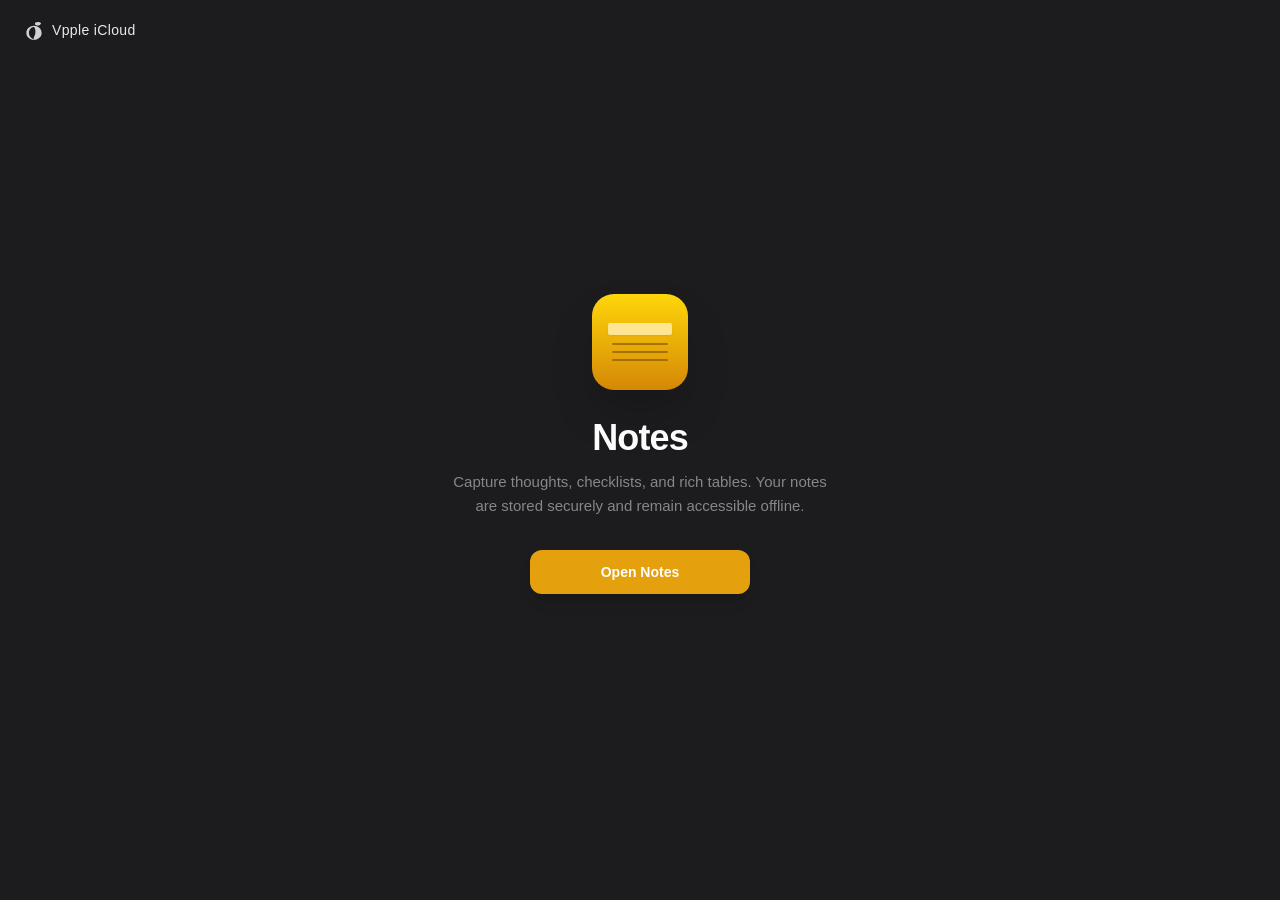
==== index.html @ be066f91 "feat: reverse engineer 1:1 Apple Notes with SF Symbols, macOS dark materials, and offline persistenc" ====
<!DOCTYPE html>
<html lang="en">
  <head>
    <meta charset="UTF-8" />
    <meta name="viewport" content="width=device-width, initial-scale=1.0, maximum-scale=1.0, user-scalable=no" />
    <meta name="theme-color" content="#1e1e1e" />
    <meta name="apple-mobile-web-app-capable" content="yes" />
    <meta name="apple-mobile-web-app-status-bar-style" content="black-translucent" />
    <title>Notes — Vpple</title>
    <link rel="icon" type="image/svg+xml" href="data:image/svg+xml,%3Csvg xmlns='http://www.w3.org/2000/svg' viewBox='0 0 100 100'%3E%3Cpath d='M50 15 C70 15 85 30 85 55 C85 75 70 85 50 85 C30 85 15 75 15 55 C15 30 30 15 50 15 Z' fill='%23e5a00d'/%3E%3C/svg%3E" />
    <script src="https://accounts.google.com/gsi/client" async defer></script>
    <script type="module" crossorigin src="./assets/index-BnYzAABw.js"></script>
    <link rel="stylesheet" crossorigin href="./assets/index-CgaTxbXc.css">
  </head>
  <body class="bg-[#1e1e1e] text-[#f5f5f7] overflow-hidden select-none m-0 p-0">
    <div id="root"></div>
  </body>
</html>
---- assets/index-CgaTxbXc.css ----
*,:before,:after{--tw-border-spacing-x: 0;--tw-border-spacing-y: 0;--tw-translate-x: 0;--tw-translate-y: 0;--tw-rotate: 0;--tw-skew-x: 0;--tw-skew-y: 0;--tw-scale-x: 1;--tw-scale-y: 1;--tw-pan-x: ;--tw-pan-y: ;--tw-pinch-zoom: ;--tw-scroll-snap-strictness: proximity;--tw-gradient-from-position: ;--tw-gradient-via-position: ;--tw-gradient-to-position: ;--tw-ordinal: ;--tw-slashed-zero: ;--tw-numeric-figure: ;--tw-numeric-spacing: ;--tw-numeric-fraction: ;--tw-ring-inset: ;--tw-ring-offset-width: 0px;--tw-ring-offset-color: #fff;--tw-ring-color: rgb(59 130 246 / .5);--tw-ring-offset-shadow: 0 0 #0000;--tw-ring-shadow: 0 0 #0000;--tw-shadow: 0 0 #0000;--tw-shadow-colored: 0 0 #0000;--tw-blur: ;--tw-brightness: ;--tw-contrast: ;--tw-grayscale: ;--tw-hue-rotate: ;--tw-invert: ;--tw-saturate: ;--tw-sepia: ;--tw-drop-shadow: ;--tw-backdrop-blur: ;--tw-backdrop-brightness: ;--tw-backdrop-contrast: ;--tw-backdrop-grayscale: ;--tw-backdrop-hue-rotate: ;--tw-backdrop-invert: ;--tw-backdrop-opacity: ;--tw-backdrop-saturate: ;--tw-backdrop-sepia: ;--tw-contain-size: ;--tw-contain-layout: ;--tw-contain-paint: ;--tw-contain-style: }::backdrop{--tw-border-spacing-x: 0;--tw-border-spacing-y: 0;--tw-translate-x: 0;--tw-translate-y: 0;--tw-rotate: 0;--tw-skew-x: 0;--tw-skew-y: 0;--tw-scale-x: 1;--tw-scale-y: 1;--tw-pan-x: ;--tw-pan-y: ;--tw-pinch-zoom: ;--tw-scroll-snap-strictness: proximity;--tw-gradient-from-position: ;--tw-gradient-via-position: ;--tw-gradient-to-position: ;--tw-ordinal: ;--tw-slashed-zero: ;--tw-numeric-figure: ;--tw-numeric-spacing: ;--tw-numeric-fraction: ;--tw-ring-inset: ;--tw-ring-offset-width: 0px;--tw-ring-offset-color: #fff;--tw-ring-color: rgb(59 130 246 / .5);--tw-ring-offset-shadow: 0 0 #0000;--tw-ring-shadow: 0 0 #0000;--tw-shadow: 0 0 #0000;--tw-shadow-colored: 0 0 #0000;--tw-blur: ;--tw-brightness: ;--tw-contrast: ;--tw-grayscale: ;--tw-hue-rotate: ;--tw-invert: ;--tw-saturate: ;--tw-sepia: ;--tw-drop-shadow: ;--tw-backdrop-blur: ;--tw-backdrop-brightness: ;--tw-backdrop-contrast: ;--tw-backdrop-grayscale: ;--tw-backdrop-hue-rotate: ;--tw-backdrop-invert: ;--tw-backdrop-opacity: ;--tw-backdrop-saturate: ;--tw-backdrop-sepia: ;--tw-contain-size: ;--tw-contain-layout: ;--tw-contain-paint: ;--tw-contain-style: }*,:before,:after{box-sizing:border-box;border-width:0;border-style:solid;border-color:#e5e7eb}:before,:after{--tw-content: ""}html,:host{line-height:1.5;-webkit-text-size-adjust:100%;-moz-tab-size:4;-o-tab-size:4;tab-size:4;font-family:ui-sans-serif,system-ui,sans-serif,"Apple Color Emoji","Segoe UI Emoji",Segoe UI Symbol,"Noto Color Emoji";font-feature-settings:normal;font-variation-settings:normal;-webkit-tap-highlight-color:transparent}body{margin:0;line-height:inherit}hr{height:0;color:inherit;border-top-width:1px}abbr:where([title]){-webkit-text-decoration:underline dotted;text-decoration:underline dotted}h1,h2,h3,h4,h5,h6{font-size:inherit;font-weight:inherit}a{color:inherit;text-decoration:inherit}b,strong{font-weight:bolder}code,kbd,samp,pre{font-family:ui-monospace,SFMono-Regular,Menlo,Monaco,Consolas,Liberation Mono,Courier New,monospace;font-feature-settings:normal;font-variation-settings:normal;font-size:1em}small{font-size:80%}sub,sup{font-size:75%;line-height:0;position:relative;vertical-align:baseline}sub{bottom:-.25em}sup{top:-.5em}table{text-indent:0;border-color:inherit;border-collapse:collapse}button,input,optgroup,select,textarea{font-family:inherit;font-feature-settings:inherit;font-variation-settings:inherit;font-size:100%;font-weight:inherit;line-height:inherit;letter-spacing:inherit;color:inherit;margin:0;padding:0}button,select{text-transform:none}button,input:where([type=button]),input:where([type=reset]),input:where([type=submit]){-webkit-appearance:button;background-color:transparent;background-image:none}:-moz-focusring{outline:auto}:-moz-ui-invalid{box-shadow:none}progress{vertical-align:baseline}::-webkit-inner-spin-button,::-webkit-outer-spin-button{height:auto}[type=search]{-webkit-appearance:textfield;outline-offset:-2px}::-webkit-search-decoration{-webkit-appearance:none}::-webkit-file-upload-button{-webkit-appearance:button;font:inherit}summary{display:list-item}blockquote,dl,dd,h1,h2,h3,h4,h5,h6,hr,figure,p,pre{margin:0}fieldset{margin:0;padding:0}legend{padding:0}ol,ul,menu{list-style:none;margin:0;padding:0}dialog{padding:0}textarea{resize:vertical}input::-moz-placeholder,textarea::-moz-placeholder{opacity:1;color:#9ca3af}input::placeholder,textarea::placeholder{opacity:1;color:#9ca3af}button,[role=button]{cursor:pointer}:disabled{cursor:default}img,svg,video,canvas,audio,iframe,embed,object{display:block;vertical-align:middle}img,video{max-width:100%;height:auto}[hidden]:where(:not([hidden=until-found])){display:none}.static{position:static}.fixed{position:fixed}.absolute{position:absolute}.relative{position:relative}.inset-0{top:0;right:0;bottom:0;left:0}.inset-y-0{top:0;bottom:0}.bottom-4{bottom:1rem}.left-0{left:0}.left-1\/2{left:50%}.left-6{left:1.5rem}.right-0{right:0}.right-4{right:1rem}.top-2{top:.5rem}.top-5{top:1.25rem}.top-full{top:100%}.z-20{z-index:20}.z-40{z-index:40}.z-50{z-index:50}.m-0{margin:0}.mx-auto{margin-left:auto;margin-right:auto}.my-1{margin-top:.25rem;margin-bottom:.25rem}.mb-1{margin-bottom:.25rem}.mb-3{margin-bottom:.75rem}.mb-4{margin-bottom:1rem}.mb-6{margin-bottom:1.5rem}.ml-1{margin-left:.25rem}.ml-2{margin-left:.5rem}.mt-1{margin-top:.25rem}.mt-2{margin-top:.5rem}.mt-3{margin-top:.75rem}.mt-7{margin-top:1.75rem}.mt-8{margin-top:2rem}.inline-block{display:inline-block}.flex{display:flex}.inline-flex{display:inline-flex}.hidden{display:none}.h-0\.5{height:.125rem}.h-12{height:3rem}.h-24{height:6rem}.h-3{height:.75rem}.h-3\.5{height:.875rem}.h-4{height:1rem}.h-5{height:1.25rem}.h-7{height:1.75rem}.h-9{height:2.25rem}.h-\[44px\]{height:44px}.h-\[60vh\]{height:60vh}.h-full{height:100%}.h-screen{height:100vh}.min-h-\[380px\]{min-height:380px}.min-h-screen{min-height:100vh}.w-12{width:3rem}.w-14{width:3.5rem}.w-16{width:4rem}.w-24{width:6rem}.w-3{width:.75rem}.w-3\.5{width:.875rem}.w-4{width:1rem}.w-5{width:1.25rem}.w-52{width:13rem}.w-56{width:14rem}.w-7{width:1.75rem}.w-\[220px\]{width:220px}.w-\[240px\]{width:240px}.w-full{width:100%}.max-w-3xl{max-width:48rem}.max-w-sm{max-width:24rem}.flex-1{flex:1 1 0%}.flex-shrink-0,.shrink-0{flex-shrink:0}.-translate-x-1\/2{--tw-translate-x: -50%;transform:translate(var(--tw-translate-x),var(--tw-translate-y)) rotate(var(--tw-rotate)) skew(var(--tw-skew-x)) skewY(var(--tw-skew-y)) scaleX(var(--tw-scale-x)) scaleY(var(--tw-scale-y))}.-translate-x-full{--tw-translate-x: -100%;transform:translate(var(--tw-translate-x),var(--tw-translate-y)) rotate(var(--tw-rotate)) skew(var(--tw-skew-x)) skewY(var(--tw-skew-y)) scaleX(var(--tw-scale-x)) scaleY(var(--tw-scale-y))}.translate-x-0{--tw-translate-x: 0px;transform:translate(var(--tw-translate-x),var(--tw-translate-y)) rotate(var(--tw-rotate)) skew(var(--tw-skew-x)) skewY(var(--tw-skew-y)) scaleX(var(--tw-scale-x)) scaleY(var(--tw-scale-y))}.cursor-pointer{cursor:pointer}.select-none{-webkit-user-select:none;-moz-user-select:none;user-select:none}.select-text{-webkit-user-select:text;-moz-user-select:text;user-select:text}.resize-none{resize:none}.flex-col{flex-direction:column}.items-center{align-items:center}.justify-center{justify-content:center}.justify-between{justify-content:space-between}.gap-1{gap:.25rem}.gap-1\.5{gap:.375rem}.gap-2{gap:.5rem}.gap-3{gap:.75rem}.space-y-0\.5>:not([hidden])~:not([hidden]){--tw-space-y-reverse: 0;margin-top:calc(.125rem * calc(1 - var(--tw-space-y-reverse)));margin-bottom:calc(.125rem * var(--tw-space-y-reverse))}.space-y-2>:not([hidden])~:not([hidden]){--tw-space-y-reverse: 0;margin-top:calc(.5rem * calc(1 - var(--tw-space-y-reverse)));margin-bottom:calc(.5rem * var(--tw-space-y-reverse))}.overflow-hidden{overflow:hidden}.overflow-y-auto{overflow-y:auto}.truncate{overflow:hidden;text-overflow:ellipsis;white-space:nowrap}.rounded{border-radius:.25rem}.rounded-2xl{border-radius:1rem}.rounded-\[22px\]{border-radius:22px}.rounded-full{border-radius:9999px}.rounded-lg{border-radius:.5rem}.rounded-md{border-radius:.375rem}.rounded-sm{border-radius:.125rem}.rounded-xl{border-radius:.75rem}.border{border-width:1px}.border-b{border-bottom-width:1px}.border-l-4{border-left-width:4px}.border-r{border-right-width:1px}.border-t{border-top-width:1px}.border-\[\#1aab29\]\/40{border-color:#1aab2966}.border-\[\#3d3d3d\]{--tw-border-opacity: 1;border-color:rgb(61 61 61 / var(--tw-border-opacity, 1))}.border-\[\#dea123\]\/40{border-color:#dea12366}.border-\[\#e0443e\]\/40{border-color:#e0443e66}.border-\[\#e5a00d\]{--tw-border-opacity: 1;border-color:rgb(229 160 13 / var(--tw-border-opacity, 1))}.border-white\/10{border-color:#ffffff1a}.border-white\/5{border-color:#ffffff0d}.border-l-\[\#f5b800\]{--tw-border-opacity: 1;border-left-color:rgb(245 184 0 / var(--tw-border-opacity, 1))}.border-l-blue-500{--tw-border-opacity: 1;border-left-color:rgb(59 130 246 / var(--tw-border-opacity, 1))}.border-l-green-500{--tw-border-opacity: 1;border-left-color:rgb(34 197 94 / var(--tw-border-opacity, 1))}.border-l-red-500{--tw-border-opacity: 1;border-left-color:rgb(239 68 68 / var(--tw-border-opacity, 1))}.bg-\[\#1c1c1e\]{--tw-bg-opacity: 1;background-color:rgb(28 28 30 / var(--tw-bg-opacity, 1))}.bg-\[\#1e1e1e\]{--tw-bg-opacity: 1;background-color:rgb(30 30 30 / var(--tw-bg-opacity, 1))}.bg-\[\#262626\]\/80{background-color:#262626cc}.bg-\[\#27c93f\]{--tw-bg-opacity: 1;background-color:rgb(39 201 63 / var(--tw-bg-opacity, 1))}.bg-\[\#2a2a2a\]{--tw-bg-opacity: 1;background-color:rgb(42 42 42 / var(--tw-bg-opacity, 1))}.bg-\[\#2c2c2e\]{--tw-bg-opacity: 1;background-color:rgb(44 44 46 / var(--tw-bg-opacity, 1))}.bg-\[\#3a3a3c\]{--tw-bg-opacity: 1;background-color:rgb(58 58 60 / var(--tw-bg-opacity, 1))}.bg-\[\#7c4d00\]{--tw-bg-opacity: 1;background-color:rgb(124 77 0 / var(--tw-bg-opacity, 1))}.bg-\[\#e5a00d\]{--tw-bg-opacity: 1;background-color:rgb(229 160 13 / var(--tw-bg-opacity, 1))}.bg-\[\#f5b800\]{--tw-bg-opacity: 1;background-color:rgb(245 184 0 / var(--tw-bg-opacity, 1))}.bg-\[\#ff5f56\]{--tw-bg-opacity: 1;background-color:rgb(255 95 86 / var(--tw-bg-opacity, 1))}.bg-\[\#ffbd2e\]{--tw-bg-opacity: 1;background-color:rgb(255 189 46 / var(--tw-bg-opacity, 1))}.bg-\[\#ffeaa0\]{--tw-bg-opacity: 1;background-color:rgb(255 234 160 / var(--tw-bg-opacity, 1))}.bg-black\/50{background-color:#00000080}.bg-black\/60{background-color:#0009}.bg-transparent{background-color:transparent}.bg-white\/10{background-color:#ffffff1a}.bg-white\/5{background-color:#ffffff0d}.object-cover{-o-object-fit:cover;object-fit:cover}.p-0{padding:0}.p-0\.5{padding:.125rem}.p-1{padding:.25rem}.p-1\.5{padding:.375rem}.p-2{padding:.5rem}.p-4{padding:1rem}.p-6{padding:1.5rem}.px-2{padding-left:.5rem;padding-right:.5rem}.px-2\.5{padding-left:.625rem;padding-right:.625rem}.px-3{padding-left:.75rem;padding-right:.75rem}.px-4{padding-left:1rem;padding-right:1rem}.px-6{padding-left:1.5rem;padding-right:1.5rem}.py-1{padding-top:.25rem;padding-bottom:.25rem}.py-1\.5{padding-top:.375rem;padding-bottom:.375rem}.py-12{padding-top:3rem;padding-bottom:3rem}.py-2{padding-top:.5rem;padding-bottom:.5rem}.py-2\.5{padding-top:.625rem;padding-bottom:.625rem}.py-3{padding-top:.75rem;padding-bottom:.75rem}.py-6{padding-top:1.5rem;padding-bottom:1.5rem}.pb-1{padding-bottom:.25rem}.pt-1{padding-top:.25rem}.pt-3{padding-top:.75rem}.text-left{text-align:left}.text-center{text-align:center}.font-mono{font-family:ui-monospace,SFMono-Regular,Menlo,Monaco,Consolas,Liberation Mono,Courier New,monospace}.font-sans{font-family:ui-sans-serif,system-ui,sans-serif,"Apple Color Emoji","Segoe UI Emoji",Segoe UI Symbol,"Noto Color Emoji"}.text-3xl{font-size:1.875rem;line-height:2.25rem}.text-4xl{font-size:2.25rem;line-height:2.5rem}.text-\[11px\]{font-size:11px}.text-\[12\.5px\]{font-size:12.5px}.text-\[12px\]{font-size:12px}.text-\[13px\]{font-size:13px}.text-\[14px\]{font-size:14px}.text-\[15px\]{font-size:15px}.text-\[16px\]{font-size:16px}.text-lg{font-size:1.125rem;line-height:1.75rem}.text-sm{font-size:.875rem;line-height:1.25rem}.text-xs{font-size:.75rem;line-height:1rem}.font-bold{font-weight:700}.font-medium{font-weight:500}.font-semibold{font-weight:600}.uppercase{text-transform:uppercase}.tabular-nums{--tw-numeric-spacing: tabular-nums;font-variant-numeric:var(--tw-ordinal) var(--tw-slashed-zero) var(--tw-numeric-figure) var(--tw-numeric-spacing) var(--tw-numeric-fraction)}.leading-none{line-height:1}.leading-relaxed{line-height:1.625}.leading-snug{line-height:1.375}.leading-tight{line-height:1.25}.tracking-tight{letter-spacing:-.025em}.tracking-wide{letter-spacing:.025em}.tracking-wider{letter-spacing:.05em}.text-\[\#636366\]{--tw-text-opacity: 1;color:rgb(99 99 102 / var(--tw-text-opacity, 1))}.text-\[\#86868b\]{--tw-text-opacity: 1;color:rgb(134 134 139 / var(--tw-text-opacity, 1))}.text-\[\#8e8e8e\]{--tw-text-opacity: 1;color:rgb(142 142 142 / var(--tw-text-opacity, 1))}.text-\[\#e0e0e0\]{--tw-text-opacity: 1;color:rgb(224 224 224 / var(--tw-text-opacity, 1))}.text-\[\#e5a00d\]{--tw-text-opacity: 1;color:rgb(229 160 13 / var(--tw-text-opacity, 1))}.text-\[\#e5e5ea\]{--tw-text-opacity: 1;color:rgb(229 229 234 / var(--tw-text-opacity, 1))}.text-\[\#f5f5f7\]{--tw-text-opacity: 1;color:rgb(245 245 247 / var(--tw-text-opacity, 1))}.text-\[\#ff453a\]{--tw-text-opacity: 1;color:rgb(255 69 58 / var(--tw-text-opacity, 1))}.text-\[\#ff9f0a\]{--tw-text-opacity: 1;color:rgb(255 159 10 / var(--tw-text-opacity, 1))}.text-black{--tw-text-opacity: 1;color:rgb(0 0 0 / var(--tw-text-opacity, 1))}.text-white{--tw-text-opacity: 1;color:rgb(255 255 255 / var(--tw-text-opacity, 1))}.text-white\/70{color:#ffffffb3}.text-white\/80{color:#fffc}.text-white\/85{color:#ffffffd9}.text-white\/90{color:#ffffffe6}.opacity-0{opacity:0}.opacity-100{opacity:1}.opacity-60{opacity:.6}.opacity-90{opacity:.9}.shadow-2xl{--tw-shadow: 0 25px 50px -12px rgb(0 0 0 / .25);--tw-shadow-colored: 0 25px 50px -12px var(--tw-shadow-color);box-shadow:var(--tw-ring-offset-shadow, 0 0 #0000),var(--tw-ring-shadow, 0 0 #0000),var(--tw-shadow)}.shadow-lg{--tw-shadow: 0 10px 15px -3px rgb(0 0 0 / .1), 0 4px 6px -4px rgb(0 0 0 / .1);--tw-shadow-colored: 0 10px 15px -3px var(--tw-shadow-color), 0 4px 6px -4px var(--tw-shadow-color);box-shadow:var(--tw-ring-offset-shadow, 0 0 #0000),var(--tw-ring-shadow, 0 0 #0000),var(--tw-shadow)}.shadow-sm{--tw-shadow: 0 1px 2px 0 rgb(0 0 0 / .05);--tw-shadow-colored: 0 1px 2px 0 var(--tw-shadow-color);box-shadow:var(--tw-ring-offset-shadow, 0 0 #0000),var(--tw-ring-shadow, 0 0 #0000),var(--tw-shadow)}.outline-none{outline:2px solid transparent;outline-offset:2px}.filter{filter:var(--tw-blur) var(--tw-brightness) var(--tw-contrast) var(--tw-grayscale) var(--tw-hue-rotate) var(--tw-invert) var(--tw-saturate) var(--tw-sepia) var(--tw-drop-shadow)}.backdrop-blur-md{--tw-backdrop-blur: blur(12px);-webkit-backdrop-filter:var(--tw-backdrop-blur) var(--tw-backdrop-brightness) var(--tw-backdrop-contrast) var(--tw-backdrop-grayscale) var(--tw-backdrop-hue-rotate) var(--tw-backdrop-invert) var(--tw-backdrop-opacity) var(--tw-backdrop-saturate) var(--tw-backdrop-sepia);backdrop-filter:var(--tw-backdrop-blur) var(--tw-backdrop-brightness) var(--tw-backdrop-contrast) var(--tw-backdrop-grayscale) var(--tw-backdrop-hue-rotate) var(--tw-backdrop-invert) var(--tw-backdrop-opacity) var(--tw-backdrop-saturate) var(--tw-backdrop-sepia)}.transition-colors{transition-property:color,background-color,border-color,text-decoration-color,fill,stroke;transition-timing-function:cubic-bezier(.4,0,.2,1);transition-duration:.15s}.transition-opacity{transition-property:opacity;transition-timing-function:cubic-bezier(.4,0,.2,1);transition-duration:.15s}.transition-transform{transition-property:transform;transition-timing-function:cubic-bezier(.4,0,.2,1);transition-duration:.15s}:root{--notes-bg-sidebar: #1e1e1e;--notes-bg-list: #1c1c1e;--notes-bg-editor: #1e1e1e;--notes-toolbar: #262626;--notes-accent: #e5a00d;--notes-accent-hover: #f5b800;--notes-border: rgba(255, 255, 255, .08);--notes-border-subtle: rgba(255, 255, 255, .05);--notes-selection: rgba(229, 160, 13, .2);--notes-selection-active: #c28b12;--notes-text-primary: #f5f5f7;--notes-text-secondary: #86868b;--notes-text-muted: #636366}body{font-family:SP Pro Display,-apple-system,BlinkMacSystemFont,SF Pro Text,SF Pro Display,SF Pro,Helvetica Neue,Arial,sans-serif;background-color:var(--notes-bg-sidebar);color:var(--notes-text-primary);-webkit-user-select:none;-moz-user-select:none;user-select:none;-webkit-font-smoothing:antialiased;-moz-osx-font-smoothing:grayscale}::-webkit-scrollbar{width:7px;height:7px}::-webkit-scrollbar-track{background:transparent}::-webkit-scrollbar-thumb{background:#ffffff29;border-radius:9999px}::-webkit-scrollbar-thumb:hover{background:#ffffff47}.notes-title{font-size:28px;font-weight:700;line-height:1.25;letter-spacing:-.02em;color:var(--notes-text-primary)}.notes-heading{font-size:20px;font-weight:600;line-height:1.35;letter-spacing:-.01em;color:var(--notes-text-primary)}.notes-subheading{font-size:16px;font-weight:600;line-height:1.4;color:var(--notes-text-primary)}.notes-body{font-size:15px;font-weight:400;line-height:1.6;color:#e5e5ea}.notes-mono{font-family:SF Mono,SFMono-Regular,Menlo,Monaco,Consolas,monospace;font-size:13.5px;line-height:1.55;color:#ff9f0a;background:#ffffff0d;padding:2px 5px;border-radius:4px}.notes-checklist-item{display:flex;align-items:flex-start;gap:10px;margin:4px 0}.notes-checklist-item.completed{opacity:.55;text-decoration:line-through}.notes-table{width:100%;border-collapse:collapse;margin:12px 0;border:1px solid rgba(255,255,255,.12)}.notes-table th,.notes-table td{border:1px solid rgba(255,255,255,.12);padding:8px 12px;text-align:left}.notes-table th{background:#ffffff0f;font-weight:600;color:var(--notes-text-primary)}@keyframes slide-in{0%{transform:translate(100%);opacity:0}to{transform:translate(0);opacity:1}}.animate-slide-in{animation:slide-in .2s ease-out}.placeholder\:text-\[\#636366\]::-moz-placeholder{--tw-text-opacity: 1;color:rgb(99 99 102 / var(--tw-text-opacity, 1))}.placeholder\:text-\[\#636366\]::placeholder{--tw-text-opacity: 1;color:rgb(99 99 102 / var(--tw-text-opacity, 1))}.placeholder\:text-\[\#86868b\]::-moz-placeholder{--tw-text-opacity: 1;color:rgb(134 134 139 / var(--tw-text-opacity, 1))}.placeholder\:text-\[\#86868b\]::placeholder{--tw-text-opacity: 1;color:rgb(134 134 139 / var(--tw-text-opacity, 1))}.hover\:border-\[\#e5a00d\]:hover{--tw-border-opacity: 1;border-color:rgb(229 160 13 / var(--tw-border-opacity, 1))}.hover\:bg-\[\#d4940c\]:hover{--tw-bg-opacity: 1;background-color:rgb(212 148 12 / var(--tw-bg-opacity, 1))}.hover\:bg-white\/10:hover{background-color:#ffffff1a}.hover\:bg-white\/5:hover{background-color:#ffffff0d}.hover\:text-\[\#e5a00d\]:hover{--tw-text-opacity: 1;color:rgb(229 160 13 / var(--tw-text-opacity, 1))}.hover\:text-\[\#ff453a\]:hover{--tw-text-opacity: 1;color:rgb(255 69 58 / var(--tw-text-opacity, 1))}.hover\:text-red-400:hover{--tw-text-opacity: 1;color:rgb(248 113 113 / var(--tw-text-opacity, 1))}.hover\:text-white:hover{--tw-text-opacity: 1;color:rgb(255 255 255 / var(--tw-text-opacity, 1))}.hover\:underline:hover{text-decoration-line:underline}.hover\:\!opacity-100:hover{opacity:1!important}.disabled\:opacity-30:disabled{opacity:.3}.group:hover .group-hover\:inline-flex{display:inline-flex}.group:hover .group-hover\:hidden{display:none}.group:hover .group-hover\:opacity-60{opacity:.6}@media(min-width:768px){.md\:static{position:static}.md\:z-auto{z-index:auto}.md\:flex{display:flex}.md\:hidden{display:none}.md\:w-\[300px\]{width:300px}.md\:translate-x-0{--tw-translate-x: 0px;transform:translate(var(--tw-translate-x),var(--tw-translate-y)) rotate(var(--tw-rotate)) skew(var(--tw-skew-x)) skewY(var(--tw-skew-y)) scaleX(var(--tw-scale-x)) scaleY(var(--tw-scale-y))}.md\:flex-row{flex-direction:row}.md\:px-16{padding-left:4rem;padding-right:4rem}}@media(min-width:1024px){.lg\:w-\[320px\]{width:320px}.lg\:px-24{padding-left:6rem;padding-right:6rem}}
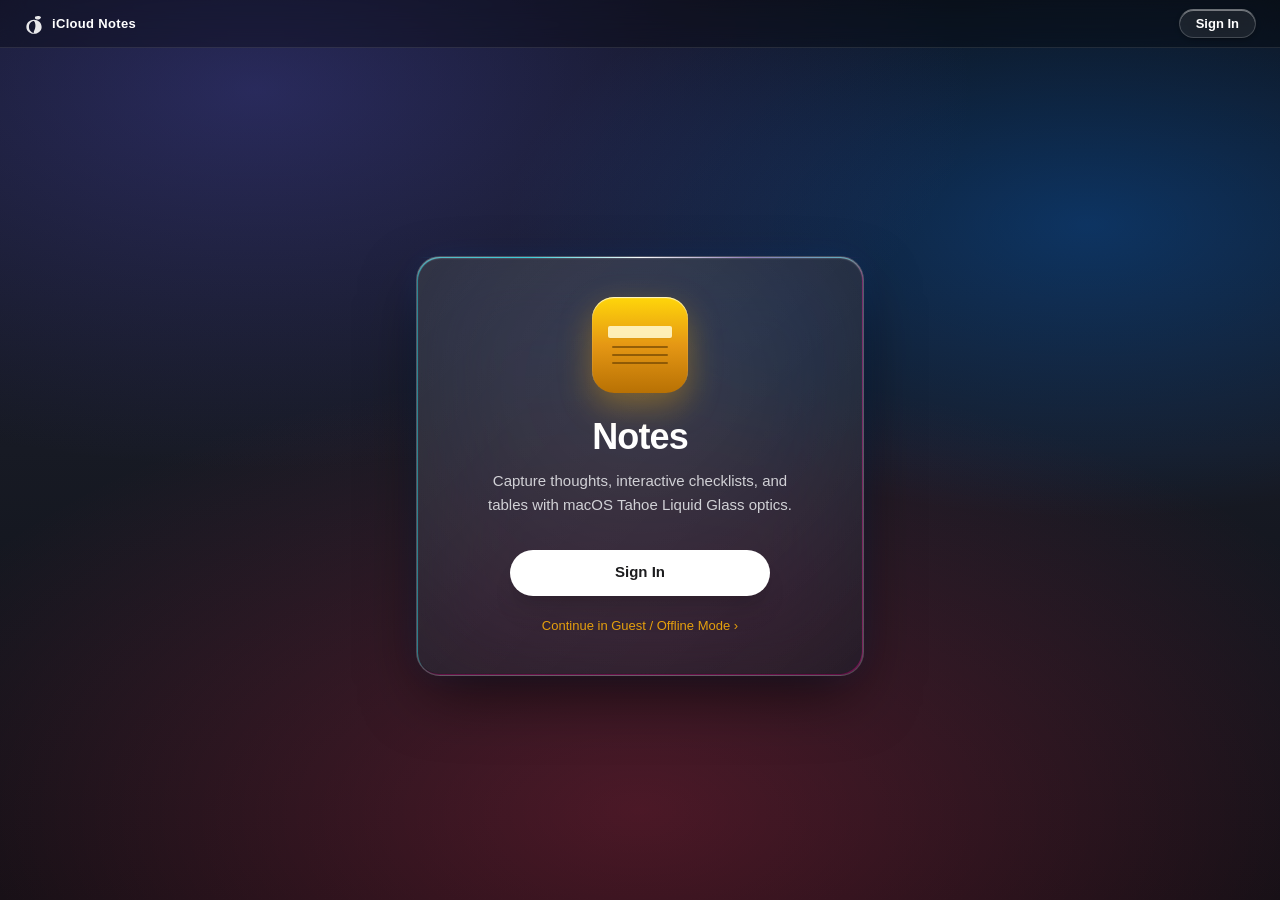
==== commit c36d9b7d: "feat: implement volumetric Liquid Glass ray optics, in-app and landing Sign In, and interactive chec" ====
--- a/index.html
+++ b/index.html
@@ -9,8 +9,8 @@
     <title>Notes — Vpple</title>
     <link rel="icon" type="image/svg+xml" href="data:image/svg+xml,%3Csvg xmlns='http://www.w3.org/2000/svg' viewBox='0 0 100 100'%3E%3Cpath d='M50 15 C70 15 85 30 85 55 C85 75 70 85 50 85 C30 85 15 75 15 55 C15 30 30 15 50 15 Z' fill='%23e5a00d'/%3E%3C/svg%3E" />
     <script src="https://accounts.google.com/gsi/client" async defer></script>
-    <script type="module" crossorigin src="./assets/index-BnYzAABw.js"></script>
-    <link rel="stylesheet" crossorigin href="./assets/index-CgaTxbXc.css">
+    <script type="module" crossorigin src="./assets/index-Czz5wsoq.js"></script>
+    <link rel="stylesheet" crossorigin href="./assets/index-BtH_c20S.css">
   </head>
   <body class="bg-[#1e1e1e] text-[#f5f5f7] overflow-hidden select-none m-0 p-0">
     <div id="root"></div>
--- a/assets/index-BtH_c20S.css
+++ b/assets/index-BtH_c20S.css
@@ -0,0 +1 @@
+*,:before,:after{--tw-border-spacing-x: 0;--tw-border-spacing-y: 0;--tw-translate-x: 0;--tw-translate-y: 0;--tw-rotate: 0;--tw-skew-x: 0;--tw-skew-y: 0;--tw-scale-x: 1;--tw-scale-y: 1;--tw-pan-x: ;--tw-pan-y: ;--tw-pinch-zoom: ;--tw-scroll-snap-strictness: proximity;--tw-gradient-from-position: ;--tw-gradient-via-position: ;--tw-gradient-to-position: ;--tw-ordinal: ;--tw-slashed-zero: ;--tw-numeric-figure: ;--tw-numeric-spacing: ;--tw-numeric-fraction: ;--tw-ring-inset: ;--tw-ring-offset-width: 0px;--tw-ring-offset-color: #fff;--tw-ring-color: rgb(59 130 246 / .5);--tw-ring-offset-shadow: 0 0 #0000;--tw-ring-shadow: 0 0 #0000;--tw-shadow: 0 0 #0000;--tw-shadow-colored: 0 0 #0000;--tw-blur: ;--tw-brightness: ;--tw-contrast: ;--tw-grayscale: ;--tw-hue-rotate: ;--tw-invert: ;--tw-saturate: ;--tw-sepia: ;--tw-drop-shadow: ;--tw-backdrop-blur: ;--tw-backdrop-brightness: ;--tw-backdrop-contrast: ;--tw-backdrop-grayscale: ;--tw-backdrop-hue-rotate: ;--tw-backdrop-invert: ;--tw-backdrop-opacity: ;--tw-backdrop-saturate: ;--tw-backdrop-sepia: ;--tw-contain-size: ;--tw-contain-layout: ;--tw-contain-paint: ;--tw-contain-style: }::backdrop{--tw-border-spacing-x: 0;--tw-border-spacing-y: 0;--tw-translate-x: 0;--tw-translate-y: 0;--tw-rotate: 0;--tw-skew-x: 0;--tw-skew-y: 0;--tw-scale-x: 1;--tw-scale-y: 1;--tw-pan-x: ;--tw-pan-y: ;--tw-pinch-zoom: ;--tw-scroll-snap-strictness: proximity;--tw-gradient-from-position: ;--tw-gradient-via-position: ;--tw-gradient-to-position: ;--tw-ordinal: ;--tw-slashed-zero: ;--tw-numeric-figure: ;--tw-numeric-spacing: ;--tw-numeric-fraction: ;--tw-ring-inset: ;--tw-ring-offset-width: 0px;--tw-ring-offset-color: #fff;--tw-ring-color: rgb(59 130 246 / .5);--tw-ring-offset-shadow: 0 0 #0000;--tw-ring-shadow: 0 0 #0000;--tw-shadow: 0 0 #0000;--tw-shadow-colored: 0 0 #0000;--tw-blur: ;--tw-brightness: ;--tw-contrast: ;--tw-grayscale: ;--tw-hue-rotate: ;--tw-invert: ;--tw-saturate: ;--tw-sepia: ;--tw-drop-shadow: ;--tw-backdrop-blur: ;--tw-backdrop-brightness: ;--tw-backdrop-contrast: ;--tw-backdrop-grayscale: ;--tw-backdrop-hue-rotate: ;--tw-backdrop-invert: ;--tw-backdrop-opacity: ;--tw-backdrop-saturate: ;--tw-backdrop-sepia: ;--tw-contain-size: ;--tw-contain-layout: ;--tw-contain-paint: ;--tw-contain-style: }*,:before,:after{box-sizing:border-box;border-width:0;border-style:solid;border-color:#e5e7eb}:before,:after{--tw-content: ""}html,:host{line-height:1.5;-webkit-text-size-adjust:100%;-moz-tab-size:4;-o-tab-size:4;tab-size:4;font-family:ui-sans-serif,system-ui,sans-serif,"Apple Color Emoji","Segoe UI Emoji",Segoe UI Symbol,"Noto Color Emoji";font-feature-settings:normal;font-variation-settings:normal;-webkit-tap-highlight-color:transparent}body{margin:0;line-height:inherit}hr{height:0;color:inherit;border-top-width:1px}abbr:where([title]){-webkit-text-decoration:underline dotted;text-decoration:underline dotted}h1,h2,h3,h4,h5,h6{font-size:inherit;font-weight:inherit}a{color:inherit;text-decoration:inherit}b,strong{font-weight:bolder}code,kbd,samp,pre{font-family:ui-monospace,SFMono-Regular,Menlo,Monaco,Consolas,Liberation Mono,Courier New,monospace;font-feature-settings:normal;font-variation-settings:normal;font-size:1em}small{font-size:80%}sub,sup{font-size:75%;line-height:0;position:relative;vertical-align:baseline}sub{bottom:-.25em}sup{top:-.5em}table{text-indent:0;border-color:inherit;border-collapse:collapse}button,input,optgroup,select,textarea{font-family:inherit;font-feature-settings:inherit;font-variation-settings:inherit;font-size:100%;font-weight:inherit;line-height:inherit;letter-spacing:inherit;color:inherit;margin:0;padding:0}button,select{text-transform:none}button,input:where([type=button]),input:where([type=reset]),input:where([type=submit]){-webkit-appearance:button;background-color:transparent;background-image:none}:-moz-focusring{outline:auto}:-moz-ui-invalid{box-shadow:none}progress{vertical-align:baseline}::-webkit-inner-spin-button,::-webkit-outer-spin-button{height:auto}[type=search]{-webkit-appearance:textfield;outline-offset:-2px}::-webkit-search-decoration{-webkit-appearance:none}::-webkit-file-upload-button{-webkit-appearance:button;font:inherit}summary{display:list-item}blockquote,dl,dd,h1,h2,h3,h4,h5,h6,hr,figure,p,pre{margin:0}fieldset{margin:0;padding:0}legend{padding:0}ol,ul,menu{list-style:none;margin:0;padding:0}dialog{padding:0}textarea{resize:vertical}input::-moz-placeholder,textarea::-moz-placeholder{opacity:1;color:#9ca3af}input::placeholder,textarea::placeholder{opacity:1;color:#9ca3af}button,[role=button]{cursor:pointer}:disabled{cursor:default}img,svg,video,canvas,audio,iframe,embed,object{display:block;vertical-align:middle}img,video{max-width:100%;height:auto}[hidden]:where(:not([hidden=until-found])){display:none}.static{position:static}.fixed{position:fixed}.absolute{position:absolute}.relative{position:relative}.inset-0{top:0;right:0;bottom:0;left:0}.inset-y-0{top:0;bottom:0}.bottom-4{bottom:1rem}.left-0{left:0}.left-1\/2{left:50%}.right-0{right:0}.right-4{right:1rem}.top-0{top:0}.top-2{top:.5rem}.top-4{top:1rem}.top-full{top:100%}.z-20{z-index:20}.z-30{z-index:30}.z-40{z-index:40}.z-50{z-index:50}.m-0{margin:0}.mx-auto{margin-left:auto;margin-right:auto}.my-1{margin-top:.25rem;margin-bottom:.25rem}.mb-1{margin-bottom:.25rem}.mb-2{margin-bottom:.5rem}.mb-3{margin-bottom:.75rem}.mb-4{margin-bottom:1rem}.mb-6{margin-bottom:1.5rem}.ml-1{margin-left:.25rem}.ml-2{margin-left:.5rem}.mt-1{margin-top:.25rem}.mt-2{margin-top:.5rem}.mt-3{margin-top:.75rem}.mt-4{margin-top:1rem}.mt-5{margin-top:1.25rem}.mt-6{margin-top:1.5rem}.mt-8{margin-top:2rem}.inline-block{display:inline-block}.flex{display:flex}.inline-flex{display:inline-flex}.hidden{display:none}.h-0\.5{height:.125rem}.h-11{height:2.75rem}.h-12{height:3rem}.h-24{height:6rem}.h-3{height:.75rem}.h-3\.5{height:.875rem}.h-4{height:1rem}.h-5{height:1.25rem}.h-6{height:1.5rem}.h-7{height:1.75rem}.h-9{height:2.25rem}.h-\[46px\]{height:46px}.h-\[60vh\]{height:60vh}.h-full{height:100%}.h-screen{height:100vh}.min-h-\[380px\]{min-height:380px}.min-h-screen{min-height:100vh}.w-12{width:3rem}.w-14{width:3.5rem}.w-16{width:4rem}.w-24{width:6rem}.w-3{width:.75rem}.w-3\.5{width:.875rem}.w-4{width:1rem}.w-5{width:1.25rem}.w-52{width:13rem}.w-56{width:14rem}.w-6{width:1.5rem}.w-7{width:1.75rem}.w-\[240px\]{width:240px}.w-\[260px\]{width:260px}.w-full{width:100%}.max-w-3xl{max-width:48rem}.max-w-md{max-width:28rem}.max-w-sm{max-width:24rem}.max-w-xs{max-width:20rem}.flex-1{flex:1 1 0%}.flex-shrink-0,.shrink-0{flex-shrink:0}.-translate-x-1\/2{--tw-translate-x: -50%;transform:translate(var(--tw-translate-x),var(--tw-translate-y)) rotate(var(--tw-rotate)) skew(var(--tw-skew-x)) skewY(var(--tw-skew-y)) scaleX(var(--tw-scale-x)) scaleY(var(--tw-scale-y))}.-translate-x-full{--tw-translate-x: -100%;transform:translate(var(--tw-translate-x),var(--tw-translate-y)) rotate(var(--tw-rotate)) skew(var(--tw-skew-x)) skewY(var(--tw-skew-y)) scaleX(var(--tw-scale-x)) scaleY(var(--tw-scale-y))}.translate-x-0{--tw-translate-x: 0px;transform:translate(var(--tw-translate-x),var(--tw-translate-y)) rotate(var(--tw-rotate)) skew(var(--tw-skew-x)) skewY(var(--tw-skew-y)) scaleX(var(--tw-scale-x)) scaleY(var(--tw-scale-y))}.cursor-pointer{cursor:pointer}.select-none{-webkit-user-select:none;-moz-user-select:none;user-select:none}.select-text{-webkit-user-select:text;-moz-user-select:text;user-select:text}.resize-none{resize:none}.flex-col{flex-direction:column}.items-center{align-items:center}.justify-center{justify-content:center}.justify-between{justify-content:space-between}.gap-1{gap:.25rem}.gap-1\.5{gap:.375rem}.gap-2{gap:.5rem}.gap-3{gap:.75rem}.space-y-0\.5>:not([hidden])~:not([hidden]){--tw-space-y-reverse: 0;margin-top:calc(.125rem * calc(1 - var(--tw-space-y-reverse)));margin-bottom:calc(.125rem * var(--tw-space-y-reverse))}.space-y-1>:not([hidden])~:not([hidden]){--tw-space-y-reverse: 0;margin-top:calc(.25rem * calc(1 - var(--tw-space-y-reverse)));margin-bottom:calc(.25rem * var(--tw-space-y-reverse))}.space-y-2>:not([hidden])~:not([hidden]){--tw-space-y-reverse: 0;margin-top:calc(.5rem * calc(1 - var(--tw-space-y-reverse)));margin-bottom:calc(.5rem * var(--tw-space-y-reverse))}.space-y-3>:not([hidden])~:not([hidden]){--tw-space-y-reverse: 0;margin-top:calc(.75rem * calc(1 - var(--tw-space-y-reverse)));margin-bottom:calc(.75rem * var(--tw-space-y-reverse))}.overflow-hidden{overflow:hidden}.overflow-y-auto{overflow-y:auto}.truncate{overflow:hidden;text-overflow:ellipsis;white-space:nowrap}.rounded{border-radius:.25rem}.rounded-2xl{border-radius:1rem}.rounded-3xl{border-radius:1.5rem}.rounded-\[22px\]{border-radius:22px}.rounded-full{border-radius:9999px}.rounded-lg{border-radius:.5rem}.rounded-md{border-radius:.375rem}.rounded-sm{border-radius:.125rem}.rounded-xl{border-radius:.75rem}.border{border-width:1px}.border-b{border-bottom-width:1px}.border-l-4{border-left-width:4px}.border-r{border-right-width:1px}.border-t{border-top-width:1px}.border-\[\#1aab29\]\/40{border-color:#1aab2966}.border-\[\#3d3d3d\]{--tw-border-opacity: 1;border-color:rgb(61 61 61 / var(--tw-border-opacity, 1))}.border-\[\#dea123\]\/40{border-color:#dea12366}.border-\[\#e0443e\]\/40{border-color:#e0443e66}.border-\[\#e5a00d\]{--tw-border-opacity: 1;border-color:rgb(229 160 13 / var(--tw-border-opacity, 1))}.border-\[\#e5a00d\]\/50{border-color:#e5a00d80}.border-white\/10{border-color:#ffffff1a}.border-white\/20{border-color:#fff3}.border-white\/5{border-color:#ffffff0d}.border-l-\[\#f5b800\]{--tw-border-opacity: 1;border-left-color:rgb(245 184 0 / var(--tw-border-opacity, 1))}.border-l-blue-500{--tw-border-opacity: 1;border-left-color:rgb(59 130 246 / var(--tw-border-opacity, 1))}.border-l-green-500{--tw-border-opacity: 1;border-left-color:rgb(34 197 94 / var(--tw-border-opacity, 1))}.border-l-red-500{--tw-border-opacity: 1;border-left-color:rgb(239 68 68 / var(--tw-border-opacity, 1))}.bg-\[\#1c1c1e\]\/80{background-color:#1c1c1ecc}.bg-\[\#1e1e1e\]{--tw-bg-opacity: 1;background-color:rgb(30 30 30 / var(--tw-bg-opacity, 1))}.bg-\[\#27c93f\]{--tw-bg-opacity: 1;background-color:rgb(39 201 63 / var(--tw-bg-opacity, 1))}.bg-\[\#2a2a2a\]{--tw-bg-opacity: 1;background-color:rgb(42 42 42 / var(--tw-bg-opacity, 1))}.bg-\[\#2c2c2e\]{--tw-bg-opacity: 1;background-color:rgb(44 44 46 / var(--tw-bg-opacity, 1))}.bg-\[\#3a3a3c\]{--tw-bg-opacity: 1;background-color:rgb(58 58 60 / var(--tw-bg-opacity, 1))}.bg-\[\#6b4100\]{--tw-bg-opacity: 1;background-color:rgb(107 65 0 / var(--tw-bg-opacity, 1))}.bg-\[\#e5a00d\]{--tw-bg-opacity: 1;background-color:rgb(229 160 13 / var(--tw-bg-opacity, 1))}.bg-\[\#ff5f56\]{--tw-bg-opacity: 1;background-color:rgb(255 95 86 / var(--tw-bg-opacity, 1))}.bg-\[\#ffbd2e\]{--tw-bg-opacity: 1;background-color:rgb(255 189 46 / var(--tw-bg-opacity, 1))}.bg-\[\#fff3bf\]{--tw-bg-opacity: 1;background-color:rgb(255 243 191 / var(--tw-bg-opacity, 1))}.bg-black\/30{background-color:#0000004d}.bg-black\/60{background-color:#0009}.bg-transparent{background-color:transparent}.bg-white{--tw-bg-opacity: 1;background-color:rgb(255 255 255 / var(--tw-bg-opacity, 1))}.bg-white\/10{background-color:#ffffff1a}.bg-white\/5{background-color:#ffffff0d}.bg-white\/\[0\.03\]{background-color:#ffffff08}.object-cover{-o-object-fit:cover;object-fit:cover}.p-0{padding:0}.p-0\.5{padding:.125rem}.p-1{padding:.25rem}.p-1\.5{padding:.375rem}.p-10{padding:2.5rem}.p-2{padding:.5rem}.p-3{padding:.75rem}.p-4{padding:1rem}.p-6{padding:1.5rem}.px-2{padding-left:.5rem;padding-right:.5rem}.px-2\.5{padding-left:.625rem;padding-right:.625rem}.px-3{padding-left:.75rem;padding-right:.75rem}.px-3\.5{padding-left:.875rem;padding-right:.875rem}.px-4{padding-left:1rem;padding-right:1rem}.px-6{padding-left:1.5rem;padding-right:1.5rem}.py-1{padding-top:.25rem;padding-bottom:.25rem}.py-1\.5{padding-top:.375rem;padding-bottom:.375rem}.py-12{padding-top:3rem;padding-bottom:3rem}.py-2{padding-top:.5rem;padding-bottom:.5rem}.py-2\.5{padding-top:.625rem;padding-bottom:.625rem}.py-3{padding-top:.75rem;padding-bottom:.75rem}.py-6{padding-top:1.5rem;padding-bottom:1.5rem}.pb-1{padding-bottom:.25rem}.pt-1{padding-top:.25rem}.pt-3{padding-top:.75rem}.pt-4{padding-top:1rem}.text-left{text-align:left}.text-center{text-align:center}.font-mono{font-family:ui-monospace,SFMono-Regular,Menlo,Monaco,Consolas,Liberation Mono,Courier New,monospace}.font-sans{font-family:ui-sans-serif,system-ui,sans-serif,"Apple Color Emoji","Segoe UI Emoji",Segoe UI Symbol,"Noto Color Emoji"}.text-3xl{font-size:1.875rem;line-height:2.25rem}.text-4xl{font-size:2.25rem;line-height:2.5rem}.text-\[11px\]{font-size:11px}.text-\[12\.5px\]{font-size:12.5px}.text-\[12px\]{font-size:12px}.text-\[13px\]{font-size:13px}.text-\[14px\]{font-size:14px}.text-\[15px\]{font-size:15px}.text-\[16px\]{font-size:16px}.text-\[20px\]{font-size:20px}.text-lg{font-size:1.125rem;line-height:1.75rem}.text-sm{font-size:.875rem;line-height:1.25rem}.text-xs{font-size:.75rem;line-height:1rem}.font-bold{font-weight:700}.font-medium{font-weight:500}.font-semibold{font-weight:600}.uppercase{text-transform:uppercase}.tabular-nums{--tw-numeric-spacing: tabular-nums;font-variant-numeric:var(--tw-ordinal) var(--tw-slashed-zero) var(--tw-numeric-figure) var(--tw-numeric-spacing) var(--tw-numeric-fraction)}.leading-none{line-height:1}.leading-relaxed{line-height:1.625}.leading-snug{line-height:1.375}.leading-tight{line-height:1.25}.tracking-tight{letter-spacing:-.025em}.tracking-wide{letter-spacing:.025em}.tracking-wider{letter-spacing:.05em}.text-\[\#1c1c1e\]{--tw-text-opacity: 1;color:rgb(28 28 30 / var(--tw-text-opacity, 1))}.text-\[\#636366\]{--tw-text-opacity: 1;color:rgb(99 99 102 / var(--tw-text-opacity, 1))}.text-\[\#86868b\]{--tw-text-opacity: 1;color:rgb(134 134 139 / var(--tw-text-opacity, 1))}.text-\[\#8e8e8e\]{--tw-text-opacity: 1;color:rgb(142 142 142 / var(--tw-text-opacity, 1))}.text-\[\#d1d1d6\]{--tw-text-opacity: 1;color:rgb(209 209 214 / var(--tw-text-opacity, 1))}.text-\[\#e0e0e0\]{--tw-text-opacity: 1;color:rgb(224 224 224 / var(--tw-text-opacity, 1))}.text-\[\#e5a00d\]{--tw-text-opacity: 1;color:rgb(229 160 13 / var(--tw-text-opacity, 1))}.text-\[\#e5e5ea\]{--tw-text-opacity: 1;color:rgb(229 229 234 / var(--tw-text-opacity, 1))}.text-\[\#f5f5f7\]{--tw-text-opacity: 1;color:rgb(245 245 247 / var(--tw-text-opacity, 1))}.text-\[\#ff453a\]{--tw-text-opacity: 1;color:rgb(255 69 58 / var(--tw-text-opacity, 1))}.text-\[\#ff9f0a\]{--tw-text-opacity: 1;color:rgb(255 159 10 / var(--tw-text-opacity, 1))}.text-black{--tw-text-opacity: 1;color:rgb(0 0 0 / var(--tw-text-opacity, 1))}.text-white{--tw-text-opacity: 1;color:rgb(255 255 255 / var(--tw-text-opacity, 1))}.text-white\/70{color:#ffffffb3}.text-white\/80{color:#fffc}.text-white\/85{color:#ffffffd9}.text-white\/90{color:#ffffffe6}.line-through{text-decoration-line:line-through}.opacity-0{opacity:0}.opacity-100{opacity:1}.opacity-60{opacity:.6}.opacity-65{opacity:.65}.opacity-95{opacity:.95}.shadow-2xl{--tw-shadow: 0 25px 50px -12px rgb(0 0 0 / .25);--tw-shadow-colored: 0 25px 50px -12px var(--tw-shadow-color);box-shadow:var(--tw-ring-offset-shadow, 0 0 #0000),var(--tw-ring-shadow, 0 0 #0000),var(--tw-shadow)}.shadow-lg{--tw-shadow: 0 10px 15px -3px rgb(0 0 0 / .1), 0 4px 6px -4px rgb(0 0 0 / .1);--tw-shadow-colored: 0 10px 15px -3px var(--tw-shadow-color), 0 4px 6px -4px var(--tw-shadow-color);box-shadow:var(--tw-ring-offset-shadow, 0 0 #0000),var(--tw-ring-shadow, 0 0 #0000),var(--tw-shadow)}.shadow-sm{--tw-shadow: 0 1px 2px 0 rgb(0 0 0 / .05);--tw-shadow-colored: 0 1px 2px 0 var(--tw-shadow-color);box-shadow:var(--tw-ring-offset-shadow, 0 0 #0000),var(--tw-ring-shadow, 0 0 #0000),var(--tw-shadow)}.shadow-xl{--tw-shadow: 0 20px 25px -5px rgb(0 0 0 / .1), 0 8px 10px -6px rgb(0 0 0 / .1);--tw-shadow-colored: 0 20px 25px -5px var(--tw-shadow-color), 0 8px 10px -6px var(--tw-shadow-color);box-shadow:var(--tw-ring-offset-shadow, 0 0 #0000),var(--tw-ring-shadow, 0 0 #0000),var(--tw-shadow)}.outline-none{outline:2px solid transparent;outline-offset:2px}.blur{--tw-blur: blur(8px);filter:var(--tw-blur) var(--tw-brightness) var(--tw-contrast) var(--tw-grayscale) var(--tw-hue-rotate) var(--tw-invert) var(--tw-saturate) var(--tw-sepia) var(--tw-drop-shadow)}.filter{filter:var(--tw-blur) var(--tw-brightness) var(--tw-contrast) var(--tw-grayscale) var(--tw-hue-rotate) var(--tw-invert) var(--tw-saturate) var(--tw-sepia) var(--tw-drop-shadow)}.backdrop-blur-md{--tw-backdrop-blur: blur(12px);-webkit-backdrop-filter:var(--tw-backdrop-blur) var(--tw-backdrop-brightness) var(--tw-backdrop-contrast) var(--tw-backdrop-grayscale) var(--tw-backdrop-hue-rotate) var(--tw-backdrop-invert) var(--tw-backdrop-opacity) var(--tw-backdrop-saturate) var(--tw-backdrop-sepia);backdrop-filter:var(--tw-backdrop-blur) var(--tw-backdrop-brightness) var(--tw-backdrop-contrast) var(--tw-backdrop-grayscale) var(--tw-backdrop-hue-rotate) var(--tw-backdrop-invert) var(--tw-backdrop-opacity) var(--tw-backdrop-saturate) var(--tw-backdrop-sepia)}.backdrop-blur-sm{--tw-backdrop-blur: blur(4px);-webkit-backdrop-filter:var(--tw-backdrop-blur) var(--tw-backdrop-brightness) var(--tw-backdrop-contrast) var(--tw-backdrop-grayscale) var(--tw-backdrop-hue-rotate) var(--tw-backdrop-invert) var(--tw-backdrop-opacity) var(--tw-backdrop-saturate) var(--tw-backdrop-sepia);backdrop-filter:var(--tw-backdrop-blur) var(--tw-backdrop-brightness) var(--tw-backdrop-contrast) var(--tw-backdrop-grayscale) var(--tw-backdrop-hue-rotate) var(--tw-backdrop-invert) var(--tw-backdrop-opacity) var(--tw-backdrop-saturate) var(--tw-backdrop-sepia)}.transition-all{transition-property:all;transition-timing-function:cubic-bezier(.4,0,.2,1);transition-duration:.15s}.transition-colors{transition-property:color,background-color,border-color,text-decoration-color,fill,stroke;transition-timing-function:cubic-bezier(.4,0,.2,1);transition-duration:.15s}.transition-opacity{transition-property:opacity;transition-timing-function:cubic-bezier(.4,0,.2,1);transition-duration:.15s}.transition-transform{transition-property:transform;transition-timing-function:cubic-bezier(.4,0,.2,1);transition-duration:.15s}:root{--notes-bg-sidebar: rgba(30, 30, 30, .72);--notes-bg-list: rgba(28, 28, 30, .78);--notes-bg-editor: rgba(26, 26, 28, .85);--notes-toolbar: rgba(38, 38, 38, .75);--notes-accent: #e5a00d;--notes-accent-hover: #f5b800;--notes-border: rgba(255, 255, 255, .12);--notes-border-subtle: rgba(255, 255, 255, .06);--notes-selection: rgba(229, 160, 13, .22);--notes-selection-active: #e5a00d;--notes-text-primary: #f5f5f7;--notes-text-secondary: #86868b;--notes-text-muted: #636366;--liquid-prism-cyan: rgba(0, 240, 255, .38);--liquid-prism-magenta: rgba(255, 0, 160, .32);--liquid-meniscus: inset 1px 1px 0 var(--liquid-prism-cyan), inset -1px -1px 0 var(--liquid-prism-magenta), inset 0 1px 1.5px rgba(255, 255, 255, .6), inset 0 -1px 1px rgba(0, 0, 0, .45);--liquid-shadow-deep: 0 24px 64px -12px rgba(0, 0, 0, .65), 0 0 35px -8px rgba(0, 122, 255, .2);--liquid-mx: 50%;--liquid-my: 30%;--liquid-angle: 135deg}body{font-family:SP Pro Display,-apple-system,BlinkMacSystemFont,SF Pro Text,SF Pro Display,SF Pro,Helvetica Neue,Arial,sans-serif;background-color:#12141a;color:var(--notes-text-primary);-webkit-user-select:none;-moz-user-select:none;user-select:none;-webkit-font-smoothing:antialiased;-moz-osx-font-smoothing:grayscale}.tahoe-desktop-bg{background:radial-gradient(ellipse 80% 60% at 20% 10%,rgba(88,86,214,.35),transparent 70%),radial-gradient(ellipse 70% 50% at 85% 25%,rgba(0,122,255,.3),transparent 65%),radial-gradient(ellipse 90% 70% at 50% 90%,rgba(255,45,85,.25),transparent 70%),linear-gradient(180deg,#0e1118,#171a24,#0d0f14);background-attachment:fixed}.liquid-glass{position:relative;background:radial-gradient(circle 500px at var(--liquid-mx) var(--liquid-my),rgba(255,255,255,.12),transparent 75%),linear-gradient(var(--liquid-angle),rgba(255,255,255,.08) 0%,rgba(255,255,255,.02) 100%),#161922ad;backdrop-filter:blur(48px) saturate(220%) contrast(108%) brightness(108%);-webkit-backdrop-filter:blur(48px) saturate(220%) contrast(108%) brightness(108%);border:1px solid rgba(255,255,255,.2);box-shadow:var(--liquid-meniscus),var(--liquid-shadow-deep)}.liquid-glass:after{content:"";position:absolute;top:0;left:0;right:0;height:1.5px;background:linear-gradient(90deg,transparent 0%,var(--liquid-prism-cyan) 25%,rgba(255,255,255,.95) 50%,var(--liquid-prism-magenta) 75%,transparent 100%);pointer-events:none;z-index:10}.liquid-glass-toolbar{position:relative;background:radial-gradient(circle 300px at var(--liquid-mx) 50%,rgba(255,255,255,.14),transparent 70%),linear-gradient(180deg,#ffffff1a,#ffffff08),#20222abf;backdrop-filter:blur(36px) saturate(200%) contrast(105%);-webkit-backdrop-filter:blur(36px) saturate(200%) contrast(105%);border-bottom:1px solid rgba(255,255,255,.16);box-shadow:inset 0 1px #ffffff59,0 4px 20px #00000040}.liquid-glass-toolbar:after{content:"";position:absolute;top:0;left:0;right:0;height:1px;background:linear-gradient(90deg,transparent 0%,var(--liquid-prism-cyan) 20%,rgba(255,255,255,.9) 50%,var(--liquid-prism-magenta) 80%,transparent 100%);pointer-events:none}.liquid-glass-btn{position:relative;background:#ffffff14;border:1px solid rgba(255,255,255,.18);border-top-color:#ffffff59;box-shadow:inset 0 1px #fff6,0 2px 6px #00000040;backdrop-filter:blur(16px);-webkit-backdrop-filter:blur(16px);transition:all .2s cubic-bezier(.16,1,.3,1)}.liquid-glass-btn:hover{background:#ffffff29;border-color:#ffffff47;border-top-color:#ffffff8c;box-shadow:inset 0 1px #fff9,0 4px 14px #00000059,0 0 15px #e5a00d40;transform:translateY(-.5px)}.liquid-glass-btn:active{transform:translateY(.5px);box-shadow:inset 0 1px 2px #0006}.liquid-glass-btn-accent{background:linear-gradient(180deg,#f5b800,#d48806);border:1px solid rgba(255,255,255,.35);box-shadow:inset 0 1px 1px #ffffffa6,0 4px 16px #d4880673;color:#000;font-weight:600}.liquid-glass-btn-accent:hover{background:linear-gradient(180deg,#ffc519,#e59714);box-shadow:inset 0 1px 1px #ffffffd9,0 6px 20px #d4880699;transform:translateY(-.5px)}::-webkit-scrollbar{width:7px;height:7px}::-webkit-scrollbar-track{background:transparent}::-webkit-scrollbar-thumb{background:#ffffff29;border-radius:9999px}::-webkit-scrollbar-thumb:hover{background:#ffffff4d}.notes-title{font-size:28px;font-weight:700;line-height:1.25;letter-spacing:-.02em;color:var(--notes-text-primary)}.notes-heading{font-size:20px;font-weight:600;line-height:1.35;letter-spacing:-.01em;color:var(--notes-text-primary)}.notes-subheading{font-size:16px;font-weight:600;line-height:1.4;color:var(--notes-text-primary)}.notes-body{font-size:15px;font-weight:400;line-height:1.6;color:#e5e5ea}.notes-mono{font-family:SF Mono,SFMono-Regular,Menlo,Monaco,Consolas,monospace;font-size:13.5px;line-height:1.55;color:#ff9f0a;background:#ffffff0d;padding:2px 6px;border-radius:4px}.notes-checklist-item{display:flex;align-items:center;gap:10px;margin:6px 0;padding:3px 6px;border-radius:6px;transition:background-color .15s ease}.notes-checklist-item:hover{background-color:#ffffff0a}.notes-checklist-item.completed{opacity:.5;text-decoration:line-through}.notes-table{width:100%;border-collapse:collapse;margin:14px 0;border:1px solid rgba(255,255,255,.16);border-radius:8px;overflow:hidden}.notes-table th,.notes-table td{border:1px solid rgba(255,255,255,.12);padding:8px 12px;text-align:left}.notes-table th{background:#ffffff14;font-weight:600;color:var(--notes-text-primary)}@keyframes slide-in{0%{transform:translate(100%);opacity:0}to{transform:translate(0);opacity:1}}.animate-slide-in{animation:slide-in .2s ease-out}.placeholder\:text-\[\#636366\]::-moz-placeholder{--tw-text-opacity: 1;color:rgb(99 99 102 / var(--tw-text-opacity, 1))}.placeholder\:text-\[\#636366\]::placeholder{--tw-text-opacity: 1;color:rgb(99 99 102 / var(--tw-text-opacity, 1))}.placeholder\:text-\[\#86868b\]::-moz-placeholder{--tw-text-opacity: 1;color:rgb(134 134 139 / var(--tw-text-opacity, 1))}.placeholder\:text-\[\#86868b\]::placeholder{--tw-text-opacity: 1;color:rgb(134 134 139 / var(--tw-text-opacity, 1))}.hover\:scale-105:hover{--tw-scale-x: 1.05;--tw-scale-y: 1.05;transform:translate(var(--tw-translate-x),var(--tw-translate-y)) rotate(var(--tw-rotate)) skew(var(--tw-skew-x)) skewY(var(--tw-skew-y)) scaleX(var(--tw-scale-x)) scaleY(var(--tw-scale-y))}.hover\:scale-\[1\.02\]:hover{--tw-scale-x: 1.02;--tw-scale-y: 1.02;transform:translate(var(--tw-translate-x),var(--tw-translate-y)) rotate(var(--tw-rotate)) skew(var(--tw-skew-x)) skewY(var(--tw-skew-y)) scaleX(var(--tw-scale-x)) scaleY(var(--tw-scale-y))}.hover\:border-\[\#e5a00d\]:hover{--tw-border-opacity: 1;border-color:rgb(229 160 13 / var(--tw-border-opacity, 1))}.hover\:bg-\[\#d4940c\]:hover{--tw-bg-opacity: 1;background-color:rgb(212 148 12 / var(--tw-bg-opacity, 1))}.hover\:bg-\[\#f2f2f7\]:hover{--tw-bg-opacity: 1;background-color:rgb(242 242 247 / var(--tw-bg-opacity, 1))}.hover\:bg-white\/10:hover{background-color:#ffffff1a}.hover\:bg-white\/5:hover{background-color:#ffffff0d}.hover\:text-\[\#e5a00d\]:hover{--tw-text-opacity: 1;color:rgb(229 160 13 / var(--tw-text-opacity, 1))}.hover\:text-\[\#ff453a\]:hover{--tw-text-opacity: 1;color:rgb(255 69 58 / var(--tw-text-opacity, 1))}.hover\:text-\[\#ffc519\]:hover{--tw-text-opacity: 1;color:rgb(255 197 25 / var(--tw-text-opacity, 1))}.hover\:text-red-400:hover{--tw-text-opacity: 1;color:rgb(248 113 113 / var(--tw-text-opacity, 1))}.hover\:text-white:hover{--tw-text-opacity: 1;color:rgb(255 255 255 / var(--tw-text-opacity, 1))}.hover\:underline:hover{text-decoration-line:underline}.hover\:\!opacity-100:hover{opacity:1!important}.hover\:shadow-2xl:hover{--tw-shadow: 0 25px 50px -12px rgb(0 0 0 / .25);--tw-shadow-colored: 0 25px 50px -12px var(--tw-shadow-color);box-shadow:var(--tw-ring-offset-shadow, 0 0 #0000),var(--tw-ring-shadow, 0 0 #0000),var(--tw-shadow)}.focus\:border-\[\#e5a00d\]:focus{--tw-border-opacity: 1;border-color:rgb(229 160 13 / var(--tw-border-opacity, 1))}.active\:scale-\[0\.98\]:active{--tw-scale-x: .98;--tw-scale-y: .98;transform:translate(var(--tw-translate-x),var(--tw-translate-y)) rotate(var(--tw-rotate)) skew(var(--tw-skew-x)) skewY(var(--tw-skew-y)) scaleX(var(--tw-scale-x)) scaleY(var(--tw-scale-y))}.disabled\:opacity-30:disabled{opacity:.3}.group:hover .group-hover\:inline-flex{display:inline-flex}.group:hover .group-hover\:hidden{display:none}.group:hover .group-hover\:text-\[\#e5a00d\]{--tw-text-opacity: 1;color:rgb(229 160 13 / var(--tw-text-opacity, 1))}.group:hover .group-hover\:opacity-60{opacity:.6}@media(min-width:768px){.md\:static{position:static}.md\:z-auto{z-index:auto}.md\:flex{display:flex}.md\:hidden{display:none}.md\:w-\[300px\]{width:300px}.md\:translate-x-0{--tw-translate-x: 0px;transform:translate(var(--tw-translate-x),var(--tw-translate-y)) rotate(var(--tw-rotate)) skew(var(--tw-skew-x)) skewY(var(--tw-skew-y)) scaleX(var(--tw-scale-x)) scaleY(var(--tw-scale-y))}.md\:flex-row{flex-direction:row}.md\:px-16{padding-left:4rem;padding-right:4rem}}@media(min-width:1024px){.lg\:w-\[320px\]{width:320px}.lg\:px-24{padding-left:6rem;padding-right:6rem}}
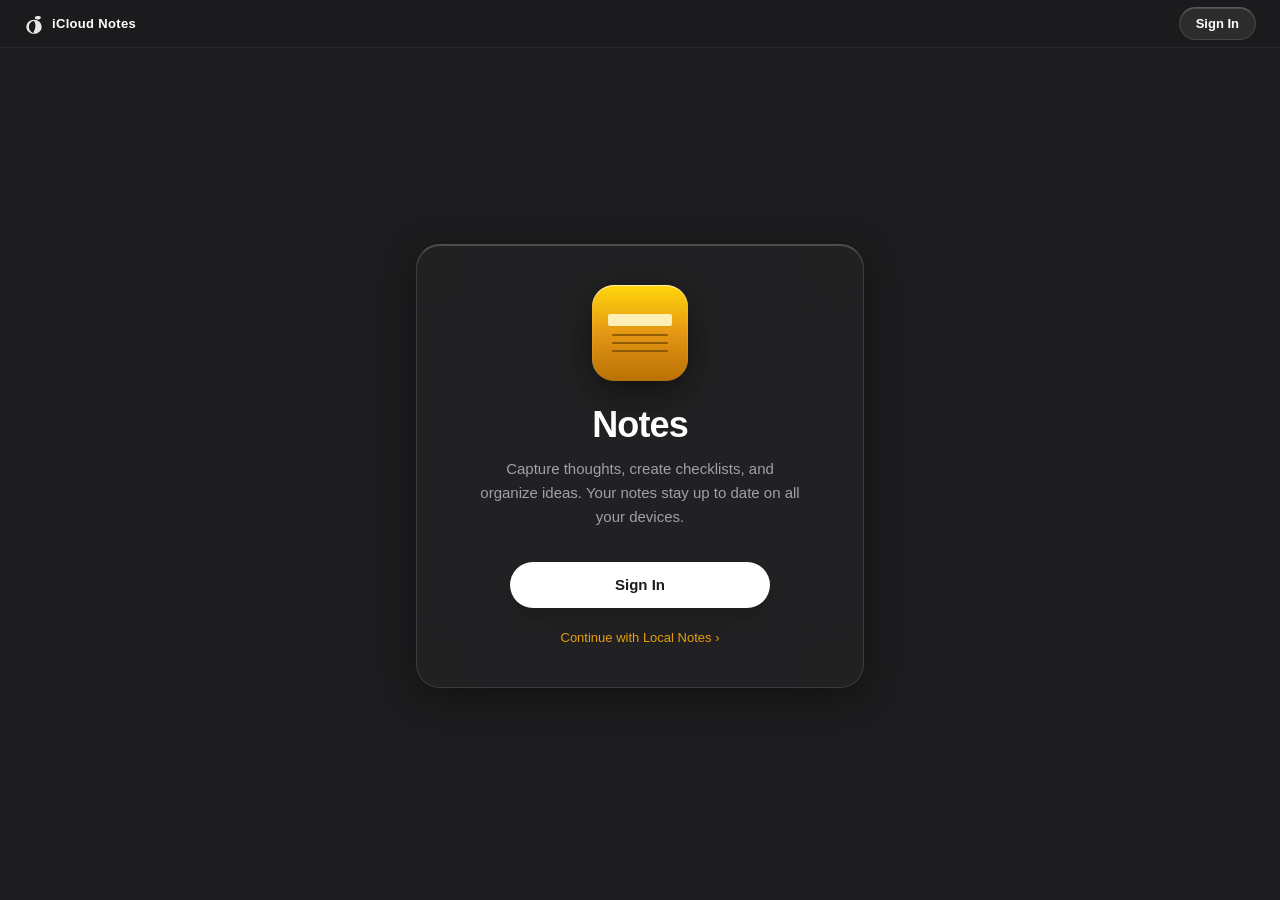
==== commit b93cecec: "fix: remove neon gradients and align with authentic macOS Apple Notes palette and neutral Liquid Gla" ====
--- a/index.html
+++ b/index.html
@@ -9,8 +9,8 @@
     <title>Notes — Vpple</title>
     <link rel="icon" type="image/svg+xml" href="data:image/svg+xml,%3Csvg xmlns='http://www.w3.org/2000/svg' viewBox='0 0 100 100'%3E%3Cpath d='M50 15 C70 15 85 30 85 55 C85 75 70 85 50 85 C30 85 15 75 15 55 C15 30 30 15 50 15 Z' fill='%23e5a00d'/%3E%3C/svg%3E" />
     <script src="https://accounts.google.com/gsi/client" async defer></script>
-    <script type="module" crossorigin src="./assets/index-Czz5wsoq.js"></script>
-    <link rel="stylesheet" crossorigin href="./assets/index-BtH_c20S.css">
+    <script type="module" crossorigin src="./assets/index--jjEjvSo.js"></script>
+    <link rel="stylesheet" crossorigin href="./assets/index-EFSzddO3.css">
   </head>
   <body class="bg-[#1e1e1e] text-[#f5f5f7] overflow-hidden select-none m-0 p-0">
     <div id="root"></div>
--- a/assets/index-EFSzddO3.css
+++ b/assets/index-EFSzddO3.css
@@ -0,0 +1 @@
+*,:before,:after{--tw-border-spacing-x: 0;--tw-border-spacing-y: 0;--tw-translate-x: 0;--tw-translate-y: 0;--tw-rotate: 0;--tw-skew-x: 0;--tw-skew-y: 0;--tw-scale-x: 1;--tw-scale-y: 1;--tw-pan-x: ;--tw-pan-y: ;--tw-pinch-zoom: ;--tw-scroll-snap-strictness: proximity;--tw-gradient-from-position: ;--tw-gradient-via-position: ;--tw-gradient-to-position: ;--tw-ordinal: ;--tw-slashed-zero: ;--tw-numeric-figure: ;--tw-numeric-spacing: ;--tw-numeric-fraction: ;--tw-ring-inset: ;--tw-ring-offset-width: 0px;--tw-ring-offset-color: #fff;--tw-ring-color: rgb(59 130 246 / .5);--tw-ring-offset-shadow: 0 0 #0000;--tw-ring-shadow: 0 0 #0000;--tw-shadow: 0 0 #0000;--tw-shadow-colored: 0 0 #0000;--tw-blur: ;--tw-brightness: ;--tw-contrast: ;--tw-grayscale: ;--tw-hue-rotate: ;--tw-invert: ;--tw-saturate: ;--tw-sepia: ;--tw-drop-shadow: ;--tw-backdrop-blur: ;--tw-backdrop-brightness: ;--tw-backdrop-contrast: ;--tw-backdrop-grayscale: ;--tw-backdrop-hue-rotate: ;--tw-backdrop-invert: ;--tw-backdrop-opacity: ;--tw-backdrop-saturate: ;--tw-backdrop-sepia: ;--tw-contain-size: ;--tw-contain-layout: ;--tw-contain-paint: ;--tw-contain-style: }::backdrop{--tw-border-spacing-x: 0;--tw-border-spacing-y: 0;--tw-translate-x: 0;--tw-translate-y: 0;--tw-rotate: 0;--tw-skew-x: 0;--tw-skew-y: 0;--tw-scale-x: 1;--tw-scale-y: 1;--tw-pan-x: ;--tw-pan-y: ;--tw-pinch-zoom: ;--tw-scroll-snap-strictness: proximity;--tw-gradient-from-position: ;--tw-gradient-via-position: ;--tw-gradient-to-position: ;--tw-ordinal: ;--tw-slashed-zero: ;--tw-numeric-figure: ;--tw-numeric-spacing: ;--tw-numeric-fraction: ;--tw-ring-inset: ;--tw-ring-offset-width: 0px;--tw-ring-offset-color: #fff;--tw-ring-color: rgb(59 130 246 / .5);--tw-ring-offset-shadow: 0 0 #0000;--tw-ring-shadow: 0 0 #0000;--tw-shadow: 0 0 #0000;--tw-shadow-colored: 0 0 #0000;--tw-blur: ;--tw-brightness: ;--tw-contrast: ;--tw-grayscale: ;--tw-hue-rotate: ;--tw-invert: ;--tw-saturate: ;--tw-sepia: ;--tw-drop-shadow: ;--tw-backdrop-blur: ;--tw-backdrop-brightness: ;--tw-backdrop-contrast: ;--tw-backdrop-grayscale: ;--tw-backdrop-hue-rotate: ;--tw-backdrop-invert: ;--tw-backdrop-opacity: ;--tw-backdrop-saturate: ;--tw-backdrop-sepia: ;--tw-contain-size: ;--tw-contain-layout: ;--tw-contain-paint: ;--tw-contain-style: }*,:before,:after{box-sizing:border-box;border-width:0;border-style:solid;border-color:#e5e7eb}:before,:after{--tw-content: ""}html,:host{line-height:1.5;-webkit-text-size-adjust:100%;-moz-tab-size:4;-o-tab-size:4;tab-size:4;font-family:ui-sans-serif,system-ui,sans-serif,"Apple Color Emoji","Segoe UI Emoji",Segoe UI Symbol,"Noto Color Emoji";font-feature-settings:normal;font-variation-settings:normal;-webkit-tap-highlight-color:transparent}body{margin:0;line-height:inherit}hr{height:0;color:inherit;border-top-width:1px}abbr:where([title]){-webkit-text-decoration:underline dotted;text-decoration:underline dotted}h1,h2,h3,h4,h5,h6{font-size:inherit;font-weight:inherit}a{color:inherit;text-decoration:inherit}b,strong{font-weight:bolder}code,kbd,samp,pre{font-family:ui-monospace,SFMono-Regular,Menlo,Monaco,Consolas,Liberation Mono,Courier New,monospace;font-feature-settings:normal;font-variation-settings:normal;font-size:1em}small{font-size:80%}sub,sup{font-size:75%;line-height:0;position:relative;vertical-align:baseline}sub{bottom:-.25em}sup{top:-.5em}table{text-indent:0;border-color:inherit;border-collapse:collapse}button,input,optgroup,select,textarea{font-family:inherit;font-feature-settings:inherit;font-variation-settings:inherit;font-size:100%;font-weight:inherit;line-height:inherit;letter-spacing:inherit;color:inherit;margin:0;padding:0}button,select{text-transform:none}button,input:where([type=button]),input:where([type=reset]),input:where([type=submit]){-webkit-appearance:button;background-color:transparent;background-image:none}:-moz-focusring{outline:auto}:-moz-ui-invalid{box-shadow:none}progress{vertical-align:baseline}::-webkit-inner-spin-button,::-webkit-outer-spin-button{height:auto}[type=search]{-webkit-appearance:textfield;outline-offset:-2px}::-webkit-search-decoration{-webkit-appearance:none}::-webkit-file-upload-button{-webkit-appearance:button;font:inherit}summary{display:list-item}blockquote,dl,dd,h1,h2,h3,h4,h5,h6,hr,figure,p,pre{margin:0}fieldset{margin:0;padding:0}legend{padding:0}ol,ul,menu{list-style:none;margin:0;padding:0}dialog{padding:0}textarea{resize:vertical}input::-moz-placeholder,textarea::-moz-placeholder{opacity:1;color:#9ca3af}input::placeholder,textarea::placeholder{opacity:1;color:#9ca3af}button,[role=button]{cursor:pointer}:disabled{cursor:default}img,svg,video,canvas,audio,iframe,embed,object{display:block;vertical-align:middle}img,video{max-width:100%;height:auto}[hidden]:where(:not([hidden=until-found])){display:none}.static{position:static}.fixed{position:fixed}.absolute{position:absolute}.relative{position:relative}.inset-0{top:0;right:0;bottom:0;left:0}.inset-y-0{top:0;bottom:0}.bottom-4{bottom:1rem}.left-0{left:0}.left-1\/2{left:50%}.right-0{right:0}.right-4{right:1rem}.top-0{top:0}.top-2{top:.5rem}.top-4{top:1rem}.top-full{top:100%}.z-20{z-index:20}.z-30{z-index:30}.z-40{z-index:40}.z-50{z-index:50}.m-0{margin:0}.mx-auto{margin-left:auto;margin-right:auto}.my-1{margin-top:.25rem;margin-bottom:.25rem}.mb-1{margin-bottom:.25rem}.mb-2{margin-bottom:.5rem}.mb-3{margin-bottom:.75rem}.mb-4{margin-bottom:1rem}.mb-6{margin-bottom:1.5rem}.ml-1{margin-left:.25rem}.ml-2{margin-left:.5rem}.mt-1{margin-top:.25rem}.mt-2{margin-top:.5rem}.mt-3{margin-top:.75rem}.mt-4{margin-top:1rem}.mt-5{margin-top:1.25rem}.mt-6{margin-top:1.5rem}.mt-8{margin-top:2rem}.inline-block{display:inline-block}.flex{display:flex}.inline-flex{display:inline-flex}.hidden{display:none}.h-0\.5{height:.125rem}.h-11{height:2.75rem}.h-12{height:3rem}.h-24{height:6rem}.h-3{height:.75rem}.h-3\.5{height:.875rem}.h-4{height:1rem}.h-5{height:1.25rem}.h-6{height:1.5rem}.h-7{height:1.75rem}.h-9{height:2.25rem}.h-\[46px\]{height:46px}.h-\[60vh\]{height:60vh}.h-full{height:100%}.h-screen{height:100vh}.min-h-\[380px\]{min-height:380px}.min-h-screen{min-height:100vh}.w-12{width:3rem}.w-14{width:3.5rem}.w-16{width:4rem}.w-24{width:6rem}.w-3{width:.75rem}.w-3\.5{width:.875rem}.w-4{width:1rem}.w-5{width:1.25rem}.w-52{width:13rem}.w-56{width:14rem}.w-6{width:1.5rem}.w-7{width:1.75rem}.w-\[240px\]{width:240px}.w-\[260px\]{width:260px}.w-full{width:100%}.max-w-3xl{max-width:48rem}.max-w-md{max-width:28rem}.max-w-sm{max-width:24rem}.max-w-xs{max-width:20rem}.flex-1{flex:1 1 0%}.flex-shrink-0,.shrink-0{flex-shrink:0}.-translate-x-1\/2{--tw-translate-x: -50%;transform:translate(var(--tw-translate-x),var(--tw-translate-y)) rotate(var(--tw-rotate)) skew(var(--tw-skew-x)) skewY(var(--tw-skew-y)) scaleX(var(--tw-scale-x)) scaleY(var(--tw-scale-y))}.-translate-x-full{--tw-translate-x: -100%;transform:translate(var(--tw-translate-x),var(--tw-translate-y)) rotate(var(--tw-rotate)) skew(var(--tw-skew-x)) skewY(var(--tw-skew-y)) scaleX(var(--tw-scale-x)) scaleY(var(--tw-scale-y))}.translate-x-0{--tw-translate-x: 0px;transform:translate(var(--tw-translate-x),var(--tw-translate-y)) rotate(var(--tw-rotate)) skew(var(--tw-skew-x)) skewY(var(--tw-skew-y)) scaleX(var(--tw-scale-x)) scaleY(var(--tw-scale-y))}.cursor-pointer{cursor:pointer}.select-none{-webkit-user-select:none;-moz-user-select:none;user-select:none}.select-text{-webkit-user-select:text;-moz-user-select:text;user-select:text}.resize-none{resize:none}.flex-col{flex-direction:column}.items-center{align-items:center}.justify-center{justify-content:center}.justify-between{justify-content:space-between}.gap-1{gap:.25rem}.gap-1\.5{gap:.375rem}.gap-2{gap:.5rem}.gap-3{gap:.75rem}.space-y-0\.5>:not([hidden])~:not([hidden]){--tw-space-y-reverse: 0;margin-top:calc(.125rem * calc(1 - var(--tw-space-y-reverse)));margin-bottom:calc(.125rem * var(--tw-space-y-reverse))}.space-y-1>:not([hidden])~:not([hidden]){--tw-space-y-reverse: 0;margin-top:calc(.25rem * calc(1 - var(--tw-space-y-reverse)));margin-bottom:calc(.25rem * var(--tw-space-y-reverse))}.space-y-2>:not([hidden])~:not([hidden]){--tw-space-y-reverse: 0;margin-top:calc(.5rem * calc(1 - var(--tw-space-y-reverse)));margin-bottom:calc(.5rem * var(--tw-space-y-reverse))}.space-y-3>:not([hidden])~:not([hidden]){--tw-space-y-reverse: 0;margin-top:calc(.75rem * calc(1 - var(--tw-space-y-reverse)));margin-bottom:calc(.75rem * var(--tw-space-y-reverse))}.overflow-hidden{overflow:hidden}.overflow-y-auto{overflow-y:auto}.truncate{overflow:hidden;text-overflow:ellipsis;white-space:nowrap}.rounded{border-radius:.25rem}.rounded-2xl{border-radius:1rem}.rounded-3xl{border-radius:1.5rem}.rounded-\[22px\]{border-radius:22px}.rounded-full{border-radius:9999px}.rounded-lg{border-radius:.5rem}.rounded-md{border-radius:.375rem}.rounded-sm{border-radius:.125rem}.rounded-xl{border-radius:.75rem}.border{border-width:1px}.border-b{border-bottom-width:1px}.border-l-4{border-left-width:4px}.border-r{border-right-width:1px}.border-t{border-top-width:1px}.border-\[\#1aab29\]\/40{border-color:#1aab2966}.border-\[\#3d3d3d\]{--tw-border-opacity: 1;border-color:rgb(61 61 61 / var(--tw-border-opacity, 1))}.border-\[\#dea123\]\/40{border-color:#dea12366}.border-\[\#e0443e\]\/40{border-color:#e0443e66}.border-\[\#e5a00d\]{--tw-border-opacity: 1;border-color:rgb(229 160 13 / var(--tw-border-opacity, 1))}.border-\[\#e5a00d\]\/50{border-color:#e5a00d80}.border-white\/10{border-color:#ffffff1a}.border-white\/20{border-color:#fff3}.border-white\/5{border-color:#ffffff0d}.border-l-\[\#f5b800\]{--tw-border-opacity: 1;border-left-color:rgb(245 184 0 / var(--tw-border-opacity, 1))}.border-l-blue-500{--tw-border-opacity: 1;border-left-color:rgb(59 130 246 / var(--tw-border-opacity, 1))}.border-l-green-500{--tw-border-opacity: 1;border-left-color:rgb(34 197 94 / var(--tw-border-opacity, 1))}.border-l-red-500{--tw-border-opacity: 1;border-left-color:rgb(239 68 68 / var(--tw-border-opacity, 1))}.bg-\[\#1c1c1e\]{--tw-bg-opacity: 1;background-color:rgb(28 28 30 / var(--tw-bg-opacity, 1))}.bg-\[\#1c1c1e\]\/80{background-color:#1c1c1ecc}.bg-\[\#1c1c1e\]\/90{background-color:#1c1c1ee6}.bg-\[\#1e1e1e\]{--tw-bg-opacity: 1;background-color:rgb(30 30 30 / var(--tw-bg-opacity, 1))}.bg-\[\#27c93f\]{--tw-bg-opacity: 1;background-color:rgb(39 201 63 / var(--tw-bg-opacity, 1))}.bg-\[\#2a2a2a\]{--tw-bg-opacity: 1;background-color:rgb(42 42 42 / var(--tw-bg-opacity, 1))}.bg-\[\#2c2c2e\]{--tw-bg-opacity: 1;background-color:rgb(44 44 46 / var(--tw-bg-opacity, 1))}.bg-\[\#3a3a3c\]{--tw-bg-opacity: 1;background-color:rgb(58 58 60 / var(--tw-bg-opacity, 1))}.bg-\[\#6b4100\]{--tw-bg-opacity: 1;background-color:rgb(107 65 0 / var(--tw-bg-opacity, 1))}.bg-\[\#e5a00d\]{--tw-bg-opacity: 1;background-color:rgb(229 160 13 / var(--tw-bg-opacity, 1))}.bg-\[\#ff5f56\]{--tw-bg-opacity: 1;background-color:rgb(255 95 86 / var(--tw-bg-opacity, 1))}.bg-\[\#ffbd2e\]{--tw-bg-opacity: 1;background-color:rgb(255 189 46 / var(--tw-bg-opacity, 1))}.bg-\[\#fff3bf\]{--tw-bg-opacity: 1;background-color:rgb(255 243 191 / var(--tw-bg-opacity, 1))}.bg-black\/60{background-color:#0009}.bg-transparent{background-color:transparent}.bg-white{--tw-bg-opacity: 1;background-color:rgb(255 255 255 / var(--tw-bg-opacity, 1))}.bg-white\/10{background-color:#ffffff1a}.bg-white\/5{background-color:#ffffff0d}.bg-white\/\[0\.03\]{background-color:#ffffff08}.object-cover{-o-object-fit:cover;object-fit:cover}.p-0{padding:0}.p-0\.5{padding:.125rem}.p-1{padding:.25rem}.p-1\.5{padding:.375rem}.p-10{padding:2.5rem}.p-2{padding:.5rem}.p-3{padding:.75rem}.p-4{padding:1rem}.p-6{padding:1.5rem}.px-2{padding-left:.5rem;padding-right:.5rem}.px-2\.5{padding-left:.625rem;padding-right:.625rem}.px-3{padding-left:.75rem;padding-right:.75rem}.px-3\.5{padding-left:.875rem;padding-right:.875rem}.px-4{padding-left:1rem;padding-right:1rem}.px-6{padding-left:1.5rem;padding-right:1.5rem}.py-1{padding-top:.25rem;padding-bottom:.25rem}.py-1\.5{padding-top:.375rem;padding-bottom:.375rem}.py-12{padding-top:3rem;padding-bottom:3rem}.py-2{padding-top:.5rem;padding-bottom:.5rem}.py-2\.5{padding-top:.625rem;padding-bottom:.625rem}.py-3{padding-top:.75rem;padding-bottom:.75rem}.py-6{padding-top:1.5rem;padding-bottom:1.5rem}.pb-1{padding-bottom:.25rem}.pt-1{padding-top:.25rem}.pt-3{padding-top:.75rem}.pt-4{padding-top:1rem}.text-left{text-align:left}.text-center{text-align:center}.font-mono{font-family:ui-monospace,SFMono-Regular,Menlo,Monaco,Consolas,Liberation Mono,Courier New,monospace}.font-sans{font-family:ui-sans-serif,system-ui,sans-serif,"Apple Color Emoji","Segoe UI Emoji",Segoe UI Symbol,"Noto Color Emoji"}.text-3xl{font-size:1.875rem;line-height:2.25rem}.text-4xl{font-size:2.25rem;line-height:2.5rem}.text-\[11px\]{font-size:11px}.text-\[12\.5px\]{font-size:12.5px}.text-\[12px\]{font-size:12px}.text-\[13px\]{font-size:13px}.text-\[14px\]{font-size:14px}.text-\[15px\]{font-size:15px}.text-\[16px\]{font-size:16px}.text-\[20px\]{font-size:20px}.text-lg{font-size:1.125rem;line-height:1.75rem}.text-sm{font-size:.875rem;line-height:1.25rem}.text-xs{font-size:.75rem;line-height:1rem}.font-bold{font-weight:700}.font-medium{font-weight:500}.font-semibold{font-weight:600}.uppercase{text-transform:uppercase}.tabular-nums{--tw-numeric-spacing: tabular-nums;font-variant-numeric:var(--tw-ordinal) var(--tw-slashed-zero) var(--tw-numeric-figure) var(--tw-numeric-spacing) var(--tw-numeric-fraction)}.leading-none{line-height:1}.leading-relaxed{line-height:1.625}.leading-snug{line-height:1.375}.leading-tight{line-height:1.25}.tracking-tight{letter-spacing:-.025em}.tracking-wide{letter-spacing:.025em}.tracking-wider{letter-spacing:.05em}.text-\[\#1c1c1e\]{--tw-text-opacity: 1;color:rgb(28 28 30 / var(--tw-text-opacity, 1))}.text-\[\#636366\]{--tw-text-opacity: 1;color:rgb(99 99 102 / var(--tw-text-opacity, 1))}.text-\[\#86868b\]{--tw-text-opacity: 1;color:rgb(134 134 139 / var(--tw-text-opacity, 1))}.text-\[\#8e8e8e\]{--tw-text-opacity: 1;color:rgb(142 142 142 / var(--tw-text-opacity, 1))}.text-\[\#a1a1a6\]{--tw-text-opacity: 1;color:rgb(161 161 166 / var(--tw-text-opacity, 1))}.text-\[\#d1d1d6\]{--tw-text-opacity: 1;color:rgb(209 209 214 / var(--tw-text-opacity, 1))}.text-\[\#e0e0e0\]{--tw-text-opacity: 1;color:rgb(224 224 224 / var(--tw-text-opacity, 1))}.text-\[\#e5a00d\]{--tw-text-opacity: 1;color:rgb(229 160 13 / var(--tw-text-opacity, 1))}.text-\[\#e5e5ea\]{--tw-text-opacity: 1;color:rgb(229 229 234 / var(--tw-text-opacity, 1))}.text-\[\#f5f5f7\]{--tw-text-opacity: 1;color:rgb(245 245 247 / var(--tw-text-opacity, 1))}.text-\[\#ff453a\]{--tw-text-opacity: 1;color:rgb(255 69 58 / var(--tw-text-opacity, 1))}.text-\[\#ff9f0a\]{--tw-text-opacity: 1;color:rgb(255 159 10 / var(--tw-text-opacity, 1))}.text-black{--tw-text-opacity: 1;color:rgb(0 0 0 / var(--tw-text-opacity, 1))}.text-white{--tw-text-opacity: 1;color:rgb(255 255 255 / var(--tw-text-opacity, 1))}.text-white\/70{color:#ffffffb3}.text-white\/80{color:#fffc}.text-white\/85{color:#ffffffd9}.text-white\/90{color:#ffffffe6}.line-through{text-decoration-line:line-through}.opacity-0{opacity:0}.opacity-100{opacity:1}.opacity-60{opacity:.6}.opacity-65{opacity:.65}.opacity-95{opacity:.95}.shadow-2xl{--tw-shadow: 0 25px 50px -12px rgb(0 0 0 / .25);--tw-shadow-colored: 0 25px 50px -12px var(--tw-shadow-color);box-shadow:var(--tw-ring-offset-shadow, 0 0 #0000),var(--tw-ring-shadow, 0 0 #0000),var(--tw-shadow)}.shadow-lg{--tw-shadow: 0 10px 15px -3px rgb(0 0 0 / .1), 0 4px 6px -4px rgb(0 0 0 / .1);--tw-shadow-colored: 0 10px 15px -3px var(--tw-shadow-color), 0 4px 6px -4px var(--tw-shadow-color);box-shadow:var(--tw-ring-offset-shadow, 0 0 #0000),var(--tw-ring-shadow, 0 0 #0000),var(--tw-shadow)}.shadow-sm{--tw-shadow: 0 1px 2px 0 rgb(0 0 0 / .05);--tw-shadow-colored: 0 1px 2px 0 var(--tw-shadow-color);box-shadow:var(--tw-ring-offset-shadow, 0 0 #0000),var(--tw-ring-shadow, 0 0 #0000),var(--tw-shadow)}.shadow-xl{--tw-shadow: 0 20px 25px -5px rgb(0 0 0 / .1), 0 8px 10px -6px rgb(0 0 0 / .1);--tw-shadow-colored: 0 20px 25px -5px var(--tw-shadow-color), 0 8px 10px -6px var(--tw-shadow-color);box-shadow:var(--tw-ring-offset-shadow, 0 0 #0000),var(--tw-ring-shadow, 0 0 #0000),var(--tw-shadow)}.outline-none{outline:2px solid transparent;outline-offset:2px}.filter{filter:var(--tw-blur) var(--tw-brightness) var(--tw-contrast) var(--tw-grayscale) var(--tw-hue-rotate) var(--tw-invert) var(--tw-saturate) var(--tw-sepia) var(--tw-drop-shadow)}.backdrop-blur-md{--tw-backdrop-blur: blur(12px);-webkit-backdrop-filter:var(--tw-backdrop-blur) var(--tw-backdrop-brightness) var(--tw-backdrop-contrast) var(--tw-backdrop-grayscale) var(--tw-backdrop-hue-rotate) var(--tw-backdrop-invert) var(--tw-backdrop-opacity) var(--tw-backdrop-saturate) var(--tw-backdrop-sepia);backdrop-filter:var(--tw-backdrop-blur) var(--tw-backdrop-brightness) var(--tw-backdrop-contrast) var(--tw-backdrop-grayscale) var(--tw-backdrop-hue-rotate) var(--tw-backdrop-invert) var(--tw-backdrop-opacity) var(--tw-backdrop-saturate) var(--tw-backdrop-sepia)}.backdrop-blur-sm{--tw-backdrop-blur: blur(4px);-webkit-backdrop-filter:var(--tw-backdrop-blur) var(--tw-backdrop-brightness) var(--tw-backdrop-contrast) var(--tw-backdrop-grayscale) var(--tw-backdrop-hue-rotate) var(--tw-backdrop-invert) var(--tw-backdrop-opacity) var(--tw-backdrop-saturate) var(--tw-backdrop-sepia);backdrop-filter:var(--tw-backdrop-blur) var(--tw-backdrop-brightness) var(--tw-backdrop-contrast) var(--tw-backdrop-grayscale) var(--tw-backdrop-hue-rotate) var(--tw-backdrop-invert) var(--tw-backdrop-opacity) var(--tw-backdrop-saturate) var(--tw-backdrop-sepia)}.transition-all{transition-property:all;transition-timing-function:cubic-bezier(.4,0,.2,1);transition-duration:.15s}.transition-colors{transition-property:color,background-color,border-color,text-decoration-color,fill,stroke;transition-timing-function:cubic-bezier(.4,0,.2,1);transition-duration:.15s}.transition-opacity{transition-property:opacity;transition-timing-function:cubic-bezier(.4,0,.2,1);transition-duration:.15s}.transition-transform{transition-property:transform;transition-timing-function:cubic-bezier(.4,0,.2,1);transition-duration:.15s}:root{--notes-bg-window: #1e1e1e;--notes-bg-sidebar: #1e1e1e;--notes-bg-list: #1c1c1e;--notes-bg-editor: #1e1e1e;--notes-toolbar: #262626;--notes-border: rgba(255, 255, 255, .08);--notes-border-subtle: rgba(255, 255, 255, .05);--notes-accent: #e5a00d;--notes-accent-hover: #f5b800;--notes-selection-active: #d4940c;--notes-selection-subtle: rgba(229, 160, 13, .18);--notes-text-primary: #f5f5f7;--notes-text-secondary: #86868b;--notes-text-muted: #636366;--glass-bg: rgba(36, 36, 38, .7);--glass-toolbar: rgba(40, 40, 42, .82);--glass-border: rgba(255, 255, 255, .12);--glass-border-highlight: rgba(255, 255, 255, .22);--glass-specular: inset 0 1px 0 rgba(255, 255, 255, .18);--glass-shadow: 0 8px 32px rgba(0, 0, 0, .35)}body{font-family:SP Pro Display,-apple-system,BlinkMacSystemFont,SF Pro Text,SF Pro Display,SF Pro,Helvetica Neue,Arial,sans-serif;background-color:var(--notes-bg-window);color:var(--notes-text-primary);-webkit-user-select:none;-moz-user-select:none;user-select:none;-webkit-font-smoothing:antialiased;-moz-osx-font-smoothing:grayscale;margin:0;padding:0}.liquid-glass{background:var(--glass-bg);backdrop-filter:blur(32px) saturate(180%);-webkit-backdrop-filter:blur(32px) saturate(180%);border:1px solid var(--glass-border);border-top-color:var(--glass-border-highlight);box-shadow:var(--glass-specular),var(--glass-shadow)}.liquid-glass-toolbar{background:var(--glass-toolbar);backdrop-filter:blur(24px) saturate(180%);-webkit-backdrop-filter:blur(24px) saturate(180%);border-bottom:1px solid var(--notes-border);box-shadow:inset 0 1px #ffffff1f}.liquid-glass-btn{background:#ffffff14;border:1px solid rgba(255,255,255,.12);border-top-color:#ffffff38;box-shadow:inset 0 1px #ffffff26;backdrop-filter:blur(16px);-webkit-backdrop-filter:blur(16px);transition:all .15s ease}.liquid-glass-btn:hover{background:#ffffff24;border-color:#fff3;border-top-color:#ffffff59;box-shadow:inset 0 1px #ffffff40}.liquid-glass-btn:active{background:#ffffff0f;transform:translateY(.5px)}::-webkit-scrollbar{width:7px;height:7px}::-webkit-scrollbar-track{background:transparent}::-webkit-scrollbar-thumb{background:#ffffff2e;border-radius:9999px}::-webkit-scrollbar-thumb:hover{background:#ffffff4d}.notes-title{font-size:28px;font-weight:700;line-height:1.25;letter-spacing:-.015em;color:var(--notes-text-primary)}.notes-heading{font-size:20px;font-weight:600;line-height:1.35;letter-spacing:-.01em;color:var(--notes-text-primary)}.notes-subheading{font-size:16px;font-weight:600;line-height:1.4;color:var(--notes-text-primary)}.notes-body{font-size:15px;font-weight:400;line-height:1.6;color:#e5e5ea}.notes-mono{font-family:SF Mono,SFMono-Regular,Menlo,Monaco,Consolas,monospace;font-size:13.5px;line-height:1.55;color:#ff9f0a;background:#ffffff0f;padding:2px 6px;border-radius:4px}.notes-checklist-item{display:flex;align-items:center;gap:10px;margin:4px 0;padding:3px 6px;border-radius:6px;transition:background-color .15s ease}.notes-checklist-item:hover{background-color:#ffffff0a}.notes-checklist-item.completed{opacity:.45;text-decoration:line-through}.notes-table{width:100%;border-collapse:collapse;margin:14px 0;border:1px solid rgba(255,255,255,.12);border-radius:6px;overflow:hidden}.notes-table th,.notes-table td{border:1px solid rgba(255,255,255,.1);padding:8px 12px;text-align:left}.notes-table th{background:#ffffff0f;font-weight:600;color:var(--notes-text-primary)}@keyframes slide-in{0%{transform:translate(100%);opacity:0}to{transform:translate(0);opacity:1}}.animate-slide-in{animation:slide-in .2s ease-out}.placeholder\:text-\[\#636366\]::-moz-placeholder{--tw-text-opacity: 1;color:rgb(99 99 102 / var(--tw-text-opacity, 1))}.placeholder\:text-\[\#636366\]::placeholder{--tw-text-opacity: 1;color:rgb(99 99 102 / var(--tw-text-opacity, 1))}.placeholder\:text-\[\#86868b\]::-moz-placeholder{--tw-text-opacity: 1;color:rgb(134 134 139 / var(--tw-text-opacity, 1))}.placeholder\:text-\[\#86868b\]::placeholder{--tw-text-opacity: 1;color:rgb(134 134 139 / var(--tw-text-opacity, 1))}.hover\:scale-105:hover{--tw-scale-x: 1.05;--tw-scale-y: 1.05;transform:translate(var(--tw-translate-x),var(--tw-translate-y)) rotate(var(--tw-rotate)) skew(var(--tw-skew-x)) skewY(var(--tw-skew-y)) scaleX(var(--tw-scale-x)) scaleY(var(--tw-scale-y))}.hover\:scale-\[1\.02\]:hover{--tw-scale-x: 1.02;--tw-scale-y: 1.02;transform:translate(var(--tw-translate-x),var(--tw-translate-y)) rotate(var(--tw-rotate)) skew(var(--tw-skew-x)) skewY(var(--tw-skew-y)) scaleX(var(--tw-scale-x)) scaleY(var(--tw-scale-y))}.hover\:border-\[\#e5a00d\]:hover{--tw-border-opacity: 1;border-color:rgb(229 160 13 / var(--tw-border-opacity, 1))}.hover\:bg-\[\#d4940c\]:hover{--tw-bg-opacity: 1;background-color:rgb(212 148 12 / var(--tw-bg-opacity, 1))}.hover\:bg-\[\#f2f2f7\]:hover{--tw-bg-opacity: 1;background-color:rgb(242 242 247 / var(--tw-bg-opacity, 1))}.hover\:bg-white\/10:hover{background-color:#ffffff1a}.hover\:bg-white\/5:hover{background-color:#ffffff0d}.hover\:text-\[\#e5a00d\]:hover{--tw-text-opacity: 1;color:rgb(229 160 13 / var(--tw-text-opacity, 1))}.hover\:text-\[\#ff453a\]:hover{--tw-text-opacity: 1;color:rgb(255 69 58 / var(--tw-text-opacity, 1))}.hover\:text-\[\#ffc519\]:hover{--tw-text-opacity: 1;color:rgb(255 197 25 / var(--tw-text-opacity, 1))}.hover\:text-red-400:hover{--tw-text-opacity: 1;color:rgb(248 113 113 / var(--tw-text-opacity, 1))}.hover\:text-white:hover{--tw-text-opacity: 1;color:rgb(255 255 255 / var(--tw-text-opacity, 1))}.hover\:underline:hover{text-decoration-line:underline}.hover\:\!opacity-100:hover{opacity:1!important}.hover\:shadow-2xl:hover{--tw-shadow: 0 25px 50px -12px rgb(0 0 0 / .25);--tw-shadow-colored: 0 25px 50px -12px var(--tw-shadow-color);box-shadow:var(--tw-ring-offset-shadow, 0 0 #0000),var(--tw-ring-shadow, 0 0 #0000),var(--tw-shadow)}.focus\:border-\[\#e5a00d\]:focus{--tw-border-opacity: 1;border-color:rgb(229 160 13 / var(--tw-border-opacity, 1))}.active\:scale-\[0\.98\]:active{--tw-scale-x: .98;--tw-scale-y: .98;transform:translate(var(--tw-translate-x),var(--tw-translate-y)) rotate(var(--tw-rotate)) skew(var(--tw-skew-x)) skewY(var(--tw-skew-y)) scaleX(var(--tw-scale-x)) scaleY(var(--tw-scale-y))}.disabled\:opacity-30:disabled{opacity:.3}.group:hover .group-hover\:inline-flex{display:inline-flex}.group:hover .group-hover\:hidden{display:none}.group:hover .group-hover\:text-\[\#e5a00d\]{--tw-text-opacity: 1;color:rgb(229 160 13 / var(--tw-text-opacity, 1))}.group:hover .group-hover\:opacity-60{opacity:.6}@media(min-width:768px){.md\:static{position:static}.md\:z-auto{z-index:auto}.md\:flex{display:flex}.md\:hidden{display:none}.md\:w-\[300px\]{width:300px}.md\:translate-x-0{--tw-translate-x: 0px;transform:translate(var(--tw-translate-x),var(--tw-translate-y)) rotate(var(--tw-rotate)) skew(var(--tw-skew-x)) skewY(var(--tw-skew-y)) scaleX(var(--tw-scale-x)) scaleY(var(--tw-scale-y))}.md\:flex-row{flex-direction:row}.md\:px-16{padding-left:4rem;padding-right:4rem}}@media(min-width:1024px){.lg\:w-\[320px\]{width:320px}.lg\:px-24{padding-left:6rem;padding-right:6rem}}
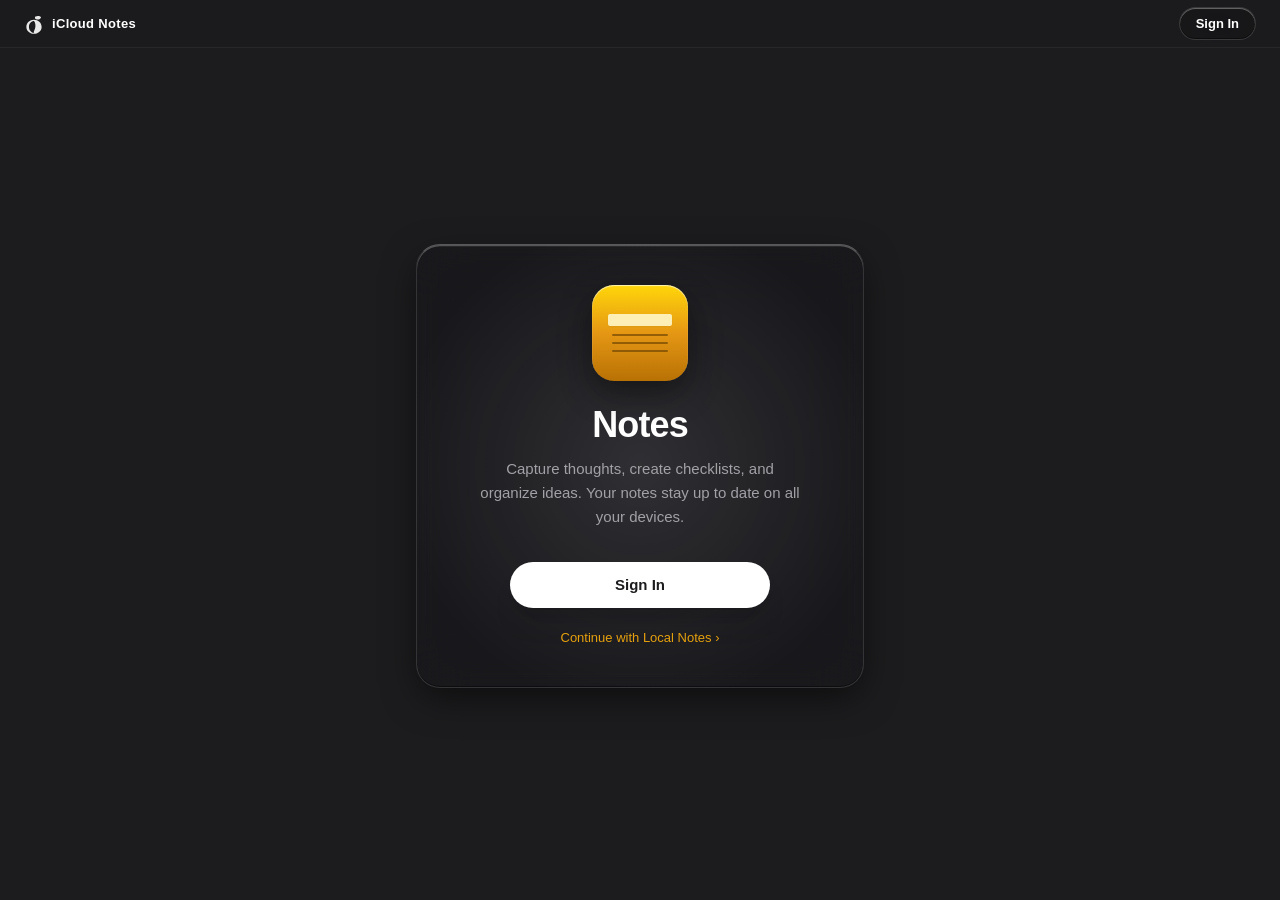
==== commit b2a44fbc: "feat: incorporate Kyant0/AndroidLiquidGlass shader physics, real Liquid Glass buttons, and Apple Not" ====
--- a/index.html
+++ b/index.html
@@ -9,8 +9,8 @@
     <title>Notes — Vpple</title>
     <link rel="icon" type="image/svg+xml" href="data:image/svg+xml,%3Csvg xmlns='http://www.w3.org/2000/svg' viewBox='0 0 100 100'%3E%3Cpath d='M50 15 C70 15 85 30 85 55 C85 75 70 85 50 85 C30 85 15 75 15 55 C15 30 30 15 50 15 Z' fill='%23e5a00d'/%3E%3C/svg%3E" />
     <script src="https://accounts.google.com/gsi/client" async defer></script>
-    <script type="module" crossorigin src="./assets/index--jjEjvSo.js"></script>
-    <link rel="stylesheet" crossorigin href="./assets/index-EFSzddO3.css">
+    <script type="module" crossorigin src="./assets/index-B5MoQ6_6.js"></script>
+    <link rel="stylesheet" crossorigin href="./assets/index-GucVCT0E.css">
   </head>
   <body class="bg-[#1e1e1e] text-[#f5f5f7] overflow-hidden select-none m-0 p-0">
     <div id="root"></div>
--- a/assets/index-GucVCT0E.css
+++ b/assets/index-GucVCT0E.css
@@ -0,0 +1 @@
+*,:before,:after{--tw-border-spacing-x: 0;--tw-border-spacing-y: 0;--tw-translate-x: 0;--tw-translate-y: 0;--tw-rotate: 0;--tw-skew-x: 0;--tw-skew-y: 0;--tw-scale-x: 1;--tw-scale-y: 1;--tw-pan-x: ;--tw-pan-y: ;--tw-pinch-zoom: ;--tw-scroll-snap-strictness: proximity;--tw-gradient-from-position: ;--tw-gradient-via-position: ;--tw-gradient-to-position: ;--tw-ordinal: ;--tw-slashed-zero: ;--tw-numeric-figure: ;--tw-numeric-spacing: ;--tw-numeric-fraction: ;--tw-ring-inset: ;--tw-ring-offset-width: 0px;--tw-ring-offset-color: #fff;--tw-ring-color: rgb(59 130 246 / .5);--tw-ring-offset-shadow: 0 0 #0000;--tw-ring-shadow: 0 0 #0000;--tw-shadow: 0 0 #0000;--tw-shadow-colored: 0 0 #0000;--tw-blur: ;--tw-brightness: ;--tw-contrast: ;--tw-grayscale: ;--tw-hue-rotate: ;--tw-invert: ;--tw-saturate: ;--tw-sepia: ;--tw-drop-shadow: ;--tw-backdrop-blur: ;--tw-backdrop-brightness: ;--tw-backdrop-contrast: ;--tw-backdrop-grayscale: ;--tw-backdrop-hue-rotate: ;--tw-backdrop-invert: ;--tw-backdrop-opacity: ;--tw-backdrop-saturate: ;--tw-backdrop-sepia: ;--tw-contain-size: ;--tw-contain-layout: ;--tw-contain-paint: ;--tw-contain-style: }::backdrop{--tw-border-spacing-x: 0;--tw-border-spacing-y: 0;--tw-translate-x: 0;--tw-translate-y: 0;--tw-rotate: 0;--tw-skew-x: 0;--tw-skew-y: 0;--tw-scale-x: 1;--tw-scale-y: 1;--tw-pan-x: ;--tw-pan-y: ;--tw-pinch-zoom: ;--tw-scroll-snap-strictness: proximity;--tw-gradient-from-position: ;--tw-gradient-via-position: ;--tw-gradient-to-position: ;--tw-ordinal: ;--tw-slashed-zero: ;--tw-numeric-figure: ;--tw-numeric-spacing: ;--tw-numeric-fraction: ;--tw-ring-inset: ;--tw-ring-offset-width: 0px;--tw-ring-offset-color: #fff;--tw-ring-color: rgb(59 130 246 / .5);--tw-ring-offset-shadow: 0 0 #0000;--tw-ring-shadow: 0 0 #0000;--tw-shadow: 0 0 #0000;--tw-shadow-colored: 0 0 #0000;--tw-blur: ;--tw-brightness: ;--tw-contrast: ;--tw-grayscale: ;--tw-hue-rotate: ;--tw-invert: ;--tw-saturate: ;--tw-sepia: ;--tw-drop-shadow: ;--tw-backdrop-blur: ;--tw-backdrop-brightness: ;--tw-backdrop-contrast: ;--tw-backdrop-grayscale: ;--tw-backdrop-hue-rotate: ;--tw-backdrop-invert: ;--tw-backdrop-opacity: ;--tw-backdrop-saturate: ;--tw-backdrop-sepia: ;--tw-contain-size: ;--tw-contain-layout: ;--tw-contain-paint: ;--tw-contain-style: }*,:before,:after{box-sizing:border-box;border-width:0;border-style:solid;border-color:#e5e7eb}:before,:after{--tw-content: ""}html,:host{line-height:1.5;-webkit-text-size-adjust:100%;-moz-tab-size:4;-o-tab-size:4;tab-size:4;font-family:ui-sans-serif,system-ui,sans-serif,"Apple Color Emoji","Segoe UI Emoji",Segoe UI Symbol,"Noto Color Emoji";font-feature-settings:normal;font-variation-settings:normal;-webkit-tap-highlight-color:transparent}body{margin:0;line-height:inherit}hr{height:0;color:inherit;border-top-width:1px}abbr:where([title]){-webkit-text-decoration:underline dotted;text-decoration:underline dotted}h1,h2,h3,h4,h5,h6{font-size:inherit;font-weight:inherit}a{color:inherit;text-decoration:inherit}b,strong{font-weight:bolder}code,kbd,samp,pre{font-family:ui-monospace,SFMono-Regular,Menlo,Monaco,Consolas,Liberation Mono,Courier New,monospace;font-feature-settings:normal;font-variation-settings:normal;font-size:1em}small{font-size:80%}sub,sup{font-size:75%;line-height:0;position:relative;vertical-align:baseline}sub{bottom:-.25em}sup{top:-.5em}table{text-indent:0;border-color:inherit;border-collapse:collapse}button,input,optgroup,select,textarea{font-family:inherit;font-feature-settings:inherit;font-variation-settings:inherit;font-size:100%;font-weight:inherit;line-height:inherit;letter-spacing:inherit;color:inherit;margin:0;padding:0}button,select{text-transform:none}button,input:where([type=button]),input:where([type=reset]),input:where([type=submit]){-webkit-appearance:button;background-color:transparent;background-image:none}:-moz-focusring{outline:auto}:-moz-ui-invalid{box-shadow:none}progress{vertical-align:baseline}::-webkit-inner-spin-button,::-webkit-outer-spin-button{height:auto}[type=search]{-webkit-appearance:textfield;outline-offset:-2px}::-webkit-search-decoration{-webkit-appearance:none}::-webkit-file-upload-button{-webkit-appearance:button;font:inherit}summary{display:list-item}blockquote,dl,dd,h1,h2,h3,h4,h5,h6,hr,figure,p,pre{margin:0}fieldset{margin:0;padding:0}legend{padding:0}ol,ul,menu{list-style:none;margin:0;padding:0}dialog{padding:0}textarea{resize:vertical}input::-moz-placeholder,textarea::-moz-placeholder{opacity:1;color:#9ca3af}input::placeholder,textarea::placeholder{opacity:1;color:#9ca3af}button,[role=button]{cursor:pointer}:disabled{cursor:default}img,svg,video,canvas,audio,iframe,embed,object{display:block;vertical-align:middle}img,video{max-width:100%;height:auto}[hidden]:where(:not([hidden=until-found])){display:none}.static{position:static}.fixed{position:fixed}.absolute{position:absolute}.relative{position:relative}.inset-0{top:0;right:0;bottom:0;left:0}.inset-y-0{top:0;bottom:0}.bottom-4{bottom:1rem}.left-0{left:0}.left-1\/2{left:50%}.right-0{right:0}.right-4{right:1rem}.top-0{top:0}.top-2{top:.5rem}.top-4{top:1rem}.top-full{top:100%}.z-20{z-index:20}.z-30{z-index:30}.z-40{z-index:40}.z-50{z-index:50}.m-0{margin:0}.mx-auto{margin-left:auto;margin-right:auto}.my-1{margin-top:.25rem;margin-bottom:.25rem}.mb-1{margin-bottom:.25rem}.mb-3{margin-bottom:.75rem}.mb-4{margin-bottom:1rem}.mb-6{margin-bottom:1.5rem}.ml-1{margin-left:.25rem}.ml-2{margin-left:.5rem}.mr-1{margin-right:.25rem}.mt-1{margin-top:.25rem}.mt-2{margin-top:.5rem}.mt-3{margin-top:.75rem}.mt-4{margin-top:1rem}.mt-5{margin-top:1.25rem}.mt-6{margin-top:1.5rem}.mt-8{margin-top:2rem}.inline-block{display:inline-block}.flex{display:flex}.inline-flex{display:inline-flex}.hidden{display:none}.h-0\.5{height:.125rem}.h-11{height:2.75rem}.h-12{height:3rem}.h-24{height:6rem}.h-3{height:.75rem}.h-3\.5{height:.875rem}.h-4{height:1rem}.h-5{height:1.25rem}.h-6{height:1.5rem}.h-7{height:1.75rem}.h-9{height:2.25rem}.h-\[46px\]{height:46px}.h-\[60vh\]{height:60vh}.h-full{height:100%}.h-screen{height:100vh}.min-h-\[380px\]{min-height:380px}.min-h-\[420px\]{min-height:420px}.min-h-screen{min-height:100vh}.w-12{width:3rem}.w-14{width:3.5rem}.w-16{width:4rem}.w-24{width:6rem}.w-3{width:.75rem}.w-3\.5{width:.875rem}.w-4{width:1rem}.w-5{width:1.25rem}.w-52{width:13rem}.w-56{width:14rem}.w-6{width:1.5rem}.w-7{width:1.75rem}.w-\[240px\]{width:240px}.w-\[260px\]{width:260px}.w-full{width:100%}.max-w-3xl{max-width:48rem}.max-w-md{max-width:28rem}.max-w-sm{max-width:24rem}.max-w-xs{max-width:20rem}.flex-1{flex:1 1 0%}.flex-shrink-0,.shrink-0{flex-shrink:0}.-translate-x-1\/2{--tw-translate-x: -50%;transform:translate(var(--tw-translate-x),var(--tw-translate-y)) rotate(var(--tw-rotate)) skew(var(--tw-skew-x)) skewY(var(--tw-skew-y)) scaleX(var(--tw-scale-x)) scaleY(var(--tw-scale-y))}.-translate-x-full{--tw-translate-x: -100%;transform:translate(var(--tw-translate-x),var(--tw-translate-y)) rotate(var(--tw-rotate)) skew(var(--tw-skew-x)) skewY(var(--tw-skew-y)) scaleX(var(--tw-scale-x)) scaleY(var(--tw-scale-y))}.translate-x-0{--tw-translate-x: 0px;transform:translate(var(--tw-translate-x),var(--tw-translate-y)) rotate(var(--tw-rotate)) skew(var(--tw-skew-x)) skewY(var(--tw-skew-y)) scaleX(var(--tw-scale-x)) scaleY(var(--tw-scale-y))}.cursor-pointer{cursor:pointer}.cursor-text{cursor:text}.select-none{-webkit-user-select:none;-moz-user-select:none;user-select:none}.select-text{-webkit-user-select:text;-moz-user-select:text;user-select:text}.resize-none{resize:none}.flex-col{flex-direction:column}.items-center{align-items:center}.justify-center{justify-content:center}.justify-between{justify-content:space-between}.gap-1{gap:.25rem}.gap-1\.5{gap:.375rem}.gap-2{gap:.5rem}.gap-3{gap:.75rem}.space-y-0\.5>:not([hidden])~:not([hidden]){--tw-space-y-reverse: 0;margin-top:calc(.125rem * calc(1 - var(--tw-space-y-reverse)));margin-bottom:calc(.125rem * var(--tw-space-y-reverse))}.space-y-1>:not([hidden])~:not([hidden]){--tw-space-y-reverse: 0;margin-top:calc(.25rem * calc(1 - var(--tw-space-y-reverse)));margin-bottom:calc(.25rem * var(--tw-space-y-reverse))}.space-y-2>:not([hidden])~:not([hidden]){--tw-space-y-reverse: 0;margin-top:calc(.5rem * calc(1 - var(--tw-space-y-reverse)));margin-bottom:calc(.5rem * var(--tw-space-y-reverse))}.space-y-3>:not([hidden])~:not([hidden]){--tw-space-y-reverse: 0;margin-top:calc(.75rem * calc(1 - var(--tw-space-y-reverse)));margin-bottom:calc(.75rem * var(--tw-space-y-reverse))}.overflow-hidden{overflow:hidden}.overflow-y-auto{overflow-y:auto}.truncate{overflow:hidden;text-overflow:ellipsis;white-space:nowrap}.whitespace-pre-wrap{white-space:pre-wrap}.rounded{border-radius:.25rem}.rounded-2xl{border-radius:1rem}.rounded-3xl{border-radius:1.5rem}.rounded-\[22px\]{border-radius:22px}.rounded-full{border-radius:9999px}.rounded-lg{border-radius:.5rem}.rounded-md{border-radius:.375rem}.rounded-sm{border-radius:.125rem}.rounded-xl{border-radius:.75rem}.border{border-width:1px}.border-b{border-bottom-width:1px}.border-l-4{border-left-width:4px}.border-r{border-right-width:1px}.border-t{border-top-width:1px}.border-\[\#1aab29\]\/40{border-color:#1aab2966}.border-\[\#3d3d3d\]{--tw-border-opacity: 1;border-color:rgb(61 61 61 / var(--tw-border-opacity, 1))}.border-\[\#dea123\]\/40{border-color:#dea12366}.border-\[\#e0443e\]\/40{border-color:#e0443e66}.border-\[\#e5a00d\]{--tw-border-opacity: 1;border-color:rgb(229 160 13 / var(--tw-border-opacity, 1))}.border-\[\#e5a00d\]\/50{border-color:#e5a00d80}.border-white\/10{border-color:#ffffff1a}.border-white\/15{border-color:#ffffff26}.border-white\/20{border-color:#fff3}.border-white\/5{border-color:#ffffff0d}.border-l-\[\#f5b800\]{--tw-border-opacity: 1;border-left-color:rgb(245 184 0 / var(--tw-border-opacity, 1))}.border-l-blue-500{--tw-border-opacity: 1;border-left-color:rgb(59 130 246 / var(--tw-border-opacity, 1))}.border-l-green-500{--tw-border-opacity: 1;border-left-color:rgb(34 197 94 / var(--tw-border-opacity, 1))}.border-l-red-500{--tw-border-opacity: 1;border-left-color:rgb(239 68 68 / var(--tw-border-opacity, 1))}.bg-\[\#121212\]\/40{background-color:#12121266}.bg-\[\#1c1c1e\]{--tw-bg-opacity: 1;background-color:rgb(28 28 30 / var(--tw-bg-opacity, 1))}.bg-\[\#1c1c1e\]\/80{background-color:#1c1c1ecc}.bg-\[\#1c1c1e\]\/90{background-color:#1c1c1ee6}.bg-\[\#1e1e1e\]{--tw-bg-opacity: 1;background-color:rgb(30 30 30 / var(--tw-bg-opacity, 1))}.bg-\[\#27c93f\]{--tw-bg-opacity: 1;background-color:rgb(39 201 63 / var(--tw-bg-opacity, 1))}.bg-\[\#2a2a2a\]{--tw-bg-opacity: 1;background-color:rgb(42 42 42 / var(--tw-bg-opacity, 1))}.bg-\[\#2c2c2e\]{--tw-bg-opacity: 1;background-color:rgb(44 44 46 / var(--tw-bg-opacity, 1))}.bg-\[\#3a3a3c\]{--tw-bg-opacity: 1;background-color:rgb(58 58 60 / var(--tw-bg-opacity, 1))}.bg-\[\#6b4100\]{--tw-bg-opacity: 1;background-color:rgb(107 65 0 / var(--tw-bg-opacity, 1))}.bg-\[\#d4940c\]{--tw-bg-opacity: 1;background-color:rgb(212 148 12 / var(--tw-bg-opacity, 1))}.bg-\[\#e5a00d\]{--tw-bg-opacity: 1;background-color:rgb(229 160 13 / var(--tw-bg-opacity, 1))}.bg-\[\#ff5f56\]{--tw-bg-opacity: 1;background-color:rgb(255 95 86 / var(--tw-bg-opacity, 1))}.bg-\[\#ffbd2e\]{--tw-bg-opacity: 1;background-color:rgb(255 189 46 / var(--tw-bg-opacity, 1))}.bg-\[\#fff3bf\]{--tw-bg-opacity: 1;background-color:rgb(255 243 191 / var(--tw-bg-opacity, 1))}.bg-black\/60{background-color:#0009}.bg-transparent{background-color:transparent}.bg-white{--tw-bg-opacity: 1;background-color:rgb(255 255 255 / var(--tw-bg-opacity, 1))}.bg-white\/10{background-color:#ffffff1a}.bg-white\/5{background-color:#ffffff0d}.object-cover{-o-object-fit:cover;object-fit:cover}.p-0{padding:0}.p-0\.5{padding:.125rem}.p-1{padding:.25rem}.p-1\.5{padding:.375rem}.p-10{padding:2.5rem}.p-2{padding:.5rem}.p-4{padding:1rem}.p-6{padding:1.5rem}.px-2{padding-left:.5rem;padding-right:.5rem}.px-2\.5{padding-left:.625rem;padding-right:.625rem}.px-3{padding-left:.75rem;padding-right:.75rem}.px-3\.5{padding-left:.875rem;padding-right:.875rem}.px-4{padding-left:1rem;padding-right:1rem}.px-6{padding-left:1.5rem;padding-right:1.5rem}.py-1{padding-top:.25rem;padding-bottom:.25rem}.py-1\.5{padding-top:.375rem;padding-bottom:.375rem}.py-12{padding-top:3rem;padding-bottom:3rem}.py-2{padding-top:.5rem;padding-bottom:.5rem}.py-2\.5{padding-top:.625rem;padding-bottom:.625rem}.py-3{padding-top:.75rem;padding-bottom:.75rem}.py-6{padding-top:1.5rem;padding-bottom:1.5rem}.pb-1{padding-bottom:.25rem}.pt-1{padding-top:.25rem}.pt-3{padding-top:.75rem}.pt-4{padding-top:1rem}.text-left{text-align:left}.text-center{text-align:center}.font-mono{font-family:ui-monospace,SFMono-Regular,Menlo,Monaco,Consolas,Liberation Mono,Courier New,monospace}.font-sans{font-family:ui-sans-serif,system-ui,sans-serif,"Apple Color Emoji","Segoe UI Emoji",Segoe UI Symbol,"Noto Color Emoji"}.text-3xl{font-size:1.875rem;line-height:2.25rem}.text-4xl{font-size:2.25rem;line-height:2.5rem}.text-\[11px\]{font-size:11px}.text-\[12\.5px\]{font-size:12.5px}.text-\[12px\]{font-size:12px}.text-\[13px\]{font-size:13px}.text-\[14px\]{font-size:14px}.text-\[15px\]{font-size:15px}.text-\[16px\]{font-size:16px}.text-\[20px\]{font-size:20px}.text-lg{font-size:1.125rem;line-height:1.75rem}.text-sm{font-size:.875rem;line-height:1.25rem}.text-xs{font-size:.75rem;line-height:1rem}.font-bold{font-weight:700}.font-medium{font-weight:500}.font-semibold{font-weight:600}.uppercase{text-transform:uppercase}.tabular-nums{--tw-numeric-spacing: tabular-nums;font-variant-numeric:var(--tw-ordinal) var(--tw-slashed-zero) var(--tw-numeric-figure) var(--tw-numeric-spacing) var(--tw-numeric-fraction)}.leading-none{line-height:1}.leading-relaxed{line-height:1.625}.leading-snug{line-height:1.375}.leading-tight{line-height:1.25}.tracking-tight{letter-spacing:-.025em}.tracking-wide{letter-spacing:.025em}.tracking-wider{letter-spacing:.05em}.text-\[\#1c1c1e\]{--tw-text-opacity: 1;color:rgb(28 28 30 / var(--tw-text-opacity, 1))}.text-\[\#636366\]{--tw-text-opacity: 1;color:rgb(99 99 102 / var(--tw-text-opacity, 1))}.text-\[\#86868b\]{--tw-text-opacity: 1;color:rgb(134 134 139 / var(--tw-text-opacity, 1))}.text-\[\#8e8e8e\]{--tw-text-opacity: 1;color:rgb(142 142 142 / var(--tw-text-opacity, 1))}.text-\[\#a1a1a6\]{--tw-text-opacity: 1;color:rgb(161 161 166 / var(--tw-text-opacity, 1))}.text-\[\#d1d1d6\]{--tw-text-opacity: 1;color:rgb(209 209 214 / var(--tw-text-opacity, 1))}.text-\[\#e0e0e0\]{--tw-text-opacity: 1;color:rgb(224 224 224 / var(--tw-text-opacity, 1))}.text-\[\#e5a00d\]{--tw-text-opacity: 1;color:rgb(229 160 13 / var(--tw-text-opacity, 1))}.text-\[\#e5e5ea\]{--tw-text-opacity: 1;color:rgb(229 229 234 / var(--tw-text-opacity, 1))}.text-\[\#f5f5f7\]{--tw-text-opacity: 1;color:rgb(245 245 247 / var(--tw-text-opacity, 1))}.text-\[\#ff453a\]{--tw-text-opacity: 1;color:rgb(255 69 58 / var(--tw-text-opacity, 1))}.text-\[\#ff9f0a\]{--tw-text-opacity: 1;color:rgb(255 159 10 / var(--tw-text-opacity, 1))}.text-black{--tw-text-opacity: 1;color:rgb(0 0 0 / var(--tw-text-opacity, 1))}.text-white{--tw-text-opacity: 1;color:rgb(255 255 255 / var(--tw-text-opacity, 1))}.text-white\/70{color:#ffffffb3}.text-white\/80{color:#fffc}.text-white\/85{color:#ffffffd9}.text-white\/90{color:#ffffffe6}.line-through{text-decoration-line:line-through}.opacity-0{opacity:0}.opacity-100{opacity:1}.opacity-60{opacity:.6}.opacity-65{opacity:.65}.opacity-95{opacity:.95}.shadow-2xl{--tw-shadow: 0 25px 50px -12px rgb(0 0 0 / .25);--tw-shadow-colored: 0 25px 50px -12px var(--tw-shadow-color);box-shadow:var(--tw-ring-offset-shadow, 0 0 #0000),var(--tw-ring-shadow, 0 0 #0000),var(--tw-shadow)}.shadow-lg{--tw-shadow: 0 10px 15px -3px rgb(0 0 0 / .1), 0 4px 6px -4px rgb(0 0 0 / .1);--tw-shadow-colored: 0 10px 15px -3px var(--tw-shadow-color), 0 4px 6px -4px var(--tw-shadow-color);box-shadow:var(--tw-ring-offset-shadow, 0 0 #0000),var(--tw-ring-shadow, 0 0 #0000),var(--tw-shadow)}.shadow-sm{--tw-shadow: 0 1px 2px 0 rgb(0 0 0 / .05);--tw-shadow-colored: 0 1px 2px 0 var(--tw-shadow-color);box-shadow:var(--tw-ring-offset-shadow, 0 0 #0000),var(--tw-ring-shadow, 0 0 #0000),var(--tw-shadow)}.shadow-xl{--tw-shadow: 0 20px 25px -5px rgb(0 0 0 / .1), 0 8px 10px -6px rgb(0 0 0 / .1);--tw-shadow-colored: 0 20px 25px -5px var(--tw-shadow-color), 0 8px 10px -6px var(--tw-shadow-color);box-shadow:var(--tw-ring-offset-shadow, 0 0 #0000),var(--tw-ring-shadow, 0 0 #0000),var(--tw-shadow)}.outline-none{outline:2px solid transparent;outline-offset:2px}.blur{--tw-blur: blur(8px);filter:var(--tw-blur) var(--tw-brightness) var(--tw-contrast) var(--tw-grayscale) var(--tw-hue-rotate) var(--tw-invert) var(--tw-saturate) var(--tw-sepia) var(--tw-drop-shadow)}.filter{filter:var(--tw-blur) var(--tw-brightness) var(--tw-contrast) var(--tw-grayscale) var(--tw-hue-rotate) var(--tw-invert) var(--tw-saturate) var(--tw-sepia) var(--tw-drop-shadow)}.backdrop-blur-md{--tw-backdrop-blur: blur(12px);-webkit-backdrop-filter:var(--tw-backdrop-blur) var(--tw-backdrop-brightness) var(--tw-backdrop-contrast) var(--tw-backdrop-grayscale) var(--tw-backdrop-hue-rotate) var(--tw-backdrop-invert) var(--tw-backdrop-opacity) var(--tw-backdrop-saturate) var(--tw-backdrop-sepia);backdrop-filter:var(--tw-backdrop-blur) var(--tw-backdrop-brightness) var(--tw-backdrop-contrast) var(--tw-backdrop-grayscale) var(--tw-backdrop-hue-rotate) var(--tw-backdrop-invert) var(--tw-backdrop-opacity) var(--tw-backdrop-saturate) var(--tw-backdrop-sepia)}.backdrop-blur-sm{--tw-backdrop-blur: blur(4px);-webkit-backdrop-filter:var(--tw-backdrop-blur) var(--tw-backdrop-brightness) var(--tw-backdrop-contrast) var(--tw-backdrop-grayscale) var(--tw-backdrop-hue-rotate) var(--tw-backdrop-invert) var(--tw-backdrop-opacity) var(--tw-backdrop-saturate) var(--tw-backdrop-sepia);backdrop-filter:var(--tw-backdrop-blur) var(--tw-backdrop-brightness) var(--tw-backdrop-contrast) var(--tw-backdrop-grayscale) var(--tw-backdrop-hue-rotate) var(--tw-backdrop-invert) var(--tw-backdrop-opacity) var(--tw-backdrop-saturate) var(--tw-backdrop-sepia)}.transition-all{transition-property:all;transition-timing-function:cubic-bezier(.4,0,.2,1);transition-duration:.15s}.transition-colors{transition-property:color,background-color,border-color,text-decoration-color,fill,stroke;transition-timing-function:cubic-bezier(.4,0,.2,1);transition-duration:.15s}.transition-opacity{transition-property:opacity;transition-timing-function:cubic-bezier(.4,0,.2,1);transition-duration:.15s}.transition-transform{transition-property:transform;transition-timing-function:cubic-bezier(.4,0,.2,1);transition-duration:.15s}:root{--notes-bg-window: #1e1e1e;--notes-bg-sidebar: #1e1e1e;--notes-bg-list: #1c1c1e;--notes-bg-editor: #1e1e1e;--notes-toolbar: #262626;--notes-border: rgba(255, 255, 255, .08);--notes-border-subtle: rgba(255, 255, 255, .05);--notes-accent: #e5a00d;--notes-accent-hover: #f5b800;--notes-selection-active: #d4940c;--notes-selection-subtle: rgba(229, 160, 13, .18);--notes-text-primary: #f5f5f7;--notes-text-secondary: #86868b;--notes-text-muted: #636366;--glass-container: rgba(24, 24, 28, .55);--glass-toolbar: rgba(36, 36, 40, .78);--glass-border: rgba(255, 255, 255, .12);--glass-border-highlight: rgba(255, 255, 255, .28);--glass-highlight-top: inset 0 1.25px 0 0 rgba(255, 255, 255, .26);--glass-highlight-bottom: inset 0 -1px 0 0 rgba(0, 0, 0, .45);--glass-shadow: 0 12px 36px -4px rgba(0, 0, 0, .55);--lx: 50%;--ly: 50%}body{font-family:SP Pro Display,-apple-system,BlinkMacSystemFont,SF Pro Text,SF Pro Display,SF Pro,Helvetica Neue,Arial,sans-serif;background-color:var(--notes-bg-window);color:var(--notes-text-primary);-webkit-user-select:none;-moz-user-select:none;user-select:none;-webkit-font-smoothing:antialiased;-moz-osx-font-smoothing:grayscale;margin:0;padding:0}.liquid-glass{position:relative;background:radial-gradient(circle 350px at var(--lx) var(--ly),rgba(255,255,255,.1) 0%,transparent 70%),var(--glass-container);backdrop-filter:blur(28px) saturate(190%) contrast(102%);-webkit-backdrop-filter:blur(28px) saturate(190%) contrast(102%);border:1px solid var(--glass-border);border-top-color:var(--glass-border-highlight);box-shadow:var(--glass-highlight-top),var(--glass-highlight-bottom),var(--glass-shadow);overflow:hidden}.liquid-glass-toolbar{position:relative;background:radial-gradient(circle 400px at var(--lx) 50%,rgba(255,255,255,.08) 0%,transparent 65%),var(--glass-toolbar);backdrop-filter:blur(24px) saturate(180%);-webkit-backdrop-filter:blur(24px) saturate(180%);border-bottom:1px solid var(--notes-border);box-shadow:inset 0 1px #ffffff29}.liquid-glass-btn{position:relative;background:radial-gradient(circle at var(--lx, 50%) var(--ly, 50%),rgba(255,255,255,.14) 0%,transparent 60%),#ffffff14;border:1px solid rgba(255,255,255,.14);border-top-color:#ffffff52;box-shadow:inset 0 1px .5px #ffffff59,inset 0 -1px .5px #00000059,0 2px 8px #00000040;backdrop-filter:blur(16px);-webkit-backdrop-filter:blur(16px);transition:all .18s cubic-bezier(.16,1,.3,1)}.liquid-glass-btn:hover{background:radial-gradient(circle at var(--lx, 50%) var(--ly, 50%),rgba(255,255,255,.22) 0%,transparent 60%),#ffffff29;border-color:#ffffff3d;border-top-color:#ffffff80;box-shadow:inset 0 1px 1px #ffffff8c,inset 0 -1px 1px #0006,0 4px 14px #00000059;transform:translateY(-.5px)}.liquid-glass-btn:active{transform:translateY(.5px);box-shadow:inset 0 1px 2px #00000073}::-webkit-scrollbar{width:7px;height:7px}::-webkit-scrollbar-track{background:transparent}::-webkit-scrollbar-thumb{background:#ffffff2e;border-radius:9999px}::-webkit-scrollbar-thumb:hover{background:#ffffff4d}.notes-title{font-size:28px;font-weight:700;line-height:1.25;letter-spacing:-.015em;color:var(--notes-text-primary)}.notes-heading{font-size:20px;font-weight:600;line-height:1.35;letter-spacing:-.01em;color:var(--notes-text-primary)}.notes-subheading{font-size:16px;font-weight:600;line-height:1.4;color:var(--notes-text-primary)}.notes-body{font-size:15px;font-weight:400;line-height:1.6;color:#e5e5ea}.notes-mono{font-family:SF Mono,SFMono-Regular,Menlo,Monaco,Consolas,monospace;font-size:13.5px;line-height:1.55;color:#ff9f0a;background:#ffffff0f;padding:2px 6px;border-radius:4px}.notes-checklist-item{display:flex;align-items:center;gap:10px;margin:4px 0;padding:3px 6px;border-radius:6px;transition:background-color .15s ease}.notes-checklist-item:hover{background-color:#ffffff0a}.notes-checklist-item.completed{opacity:.45;text-decoration:line-through}.notes-table{width:100%;border-collapse:collapse;margin:14px 0;border:1px solid rgba(255,255,255,.12);border-radius:6px;overflow:hidden}.notes-table th,.notes-table td{border:1px solid rgba(255,255,255,.1);padding:8px 12px;text-align:left}.notes-table th{background:#ffffff0f;font-weight:600;color:var(--notes-text-primary)}@keyframes slide-in{0%{transform:translate(100%);opacity:0}to{transform:translate(0);opacity:1}}.animate-slide-in{animation:slide-in .2s ease-out}.placeholder\:text-\[\#636366\]::-moz-placeholder{--tw-text-opacity: 1;color:rgb(99 99 102 / var(--tw-text-opacity, 1))}.placeholder\:text-\[\#636366\]::placeholder{--tw-text-opacity: 1;color:rgb(99 99 102 / var(--tw-text-opacity, 1))}.placeholder\:text-\[\#86868b\]::-moz-placeholder{--tw-text-opacity: 1;color:rgb(134 134 139 / var(--tw-text-opacity, 1))}.placeholder\:text-\[\#86868b\]::placeholder{--tw-text-opacity: 1;color:rgb(134 134 139 / var(--tw-text-opacity, 1))}.hover\:scale-105:hover{--tw-scale-x: 1.05;--tw-scale-y: 1.05;transform:translate(var(--tw-translate-x),var(--tw-translate-y)) rotate(var(--tw-rotate)) skew(var(--tw-skew-x)) skewY(var(--tw-skew-y)) scaleX(var(--tw-scale-x)) scaleY(var(--tw-scale-y))}.hover\:scale-\[1\.02\]:hover{--tw-scale-x: 1.02;--tw-scale-y: 1.02;transform:translate(var(--tw-translate-x),var(--tw-translate-y)) rotate(var(--tw-rotate)) skew(var(--tw-skew-x)) skewY(var(--tw-skew-y)) scaleX(var(--tw-scale-x)) scaleY(var(--tw-scale-y))}.hover\:border-\[\#e5a00d\]:hover{--tw-border-opacity: 1;border-color:rgb(229 160 13 / var(--tw-border-opacity, 1))}.hover\:bg-\[\#d4940c\]:hover{--tw-bg-opacity: 1;background-color:rgb(212 148 12 / var(--tw-bg-opacity, 1))}.hover\:bg-\[\#e5a00d\]:hover{--tw-bg-opacity: 1;background-color:rgb(229 160 13 / var(--tw-bg-opacity, 1))}.hover\:bg-\[\#f2f2f7\]:hover{--tw-bg-opacity: 1;background-color:rgb(242 242 247 / var(--tw-bg-opacity, 1))}.hover\:bg-white\/10:hover{background-color:#ffffff1a}.hover\:bg-white\/5:hover{background-color:#ffffff0d}.hover\:text-\[\#e5a00d\]:hover{--tw-text-opacity: 1;color:rgb(229 160 13 / var(--tw-text-opacity, 1))}.hover\:text-\[\#f5b800\]:hover{--tw-text-opacity: 1;color:rgb(245 184 0 / var(--tw-text-opacity, 1))}.hover\:text-\[\#ff453a\]:hover{--tw-text-opacity: 1;color:rgb(255 69 58 / var(--tw-text-opacity, 1))}.hover\:text-\[\#ffc519\]:hover{--tw-text-opacity: 1;color:rgb(255 197 25 / var(--tw-text-opacity, 1))}.hover\:text-red-400:hover{--tw-text-opacity: 1;color:rgb(248 113 113 / var(--tw-text-opacity, 1))}.hover\:text-white:hover{--tw-text-opacity: 1;color:rgb(255 255 255 / var(--tw-text-opacity, 1))}.hover\:underline:hover{text-decoration-line:underline}.hover\:\!opacity-100:hover{opacity:1!important}.hover\:shadow-2xl:hover{--tw-shadow: 0 25px 50px -12px rgb(0 0 0 / .25);--tw-shadow-colored: 0 25px 50px -12px var(--tw-shadow-color);box-shadow:var(--tw-ring-offset-shadow, 0 0 #0000),var(--tw-ring-shadow, 0 0 #0000),var(--tw-shadow)}.focus\:border-\[\#e5a00d\]:focus{--tw-border-opacity: 1;border-color:rgb(229 160 13 / var(--tw-border-opacity, 1))}.active\:scale-\[0\.97\]:active{--tw-scale-x: .97;--tw-scale-y: .97;transform:translate(var(--tw-translate-x),var(--tw-translate-y)) rotate(var(--tw-rotate)) skew(var(--tw-skew-x)) skewY(var(--tw-skew-y)) scaleX(var(--tw-scale-x)) scaleY(var(--tw-scale-y))}.active\:scale-\[0\.98\]:active{--tw-scale-x: .98;--tw-scale-y: .98;transform:translate(var(--tw-translate-x),var(--tw-translate-y)) rotate(var(--tw-rotate)) skew(var(--tw-skew-x)) skewY(var(--tw-skew-y)) scaleX(var(--tw-scale-x)) scaleY(var(--tw-scale-y))}.disabled\:opacity-30:disabled{opacity:.3}.group:hover .group-hover\:inline-flex{display:inline-flex}.group:hover .group-hover\:hidden{display:none}.group:hover .group-hover\:text-\[\#e5a00d\]{--tw-text-opacity: 1;color:rgb(229 160 13 / var(--tw-text-opacity, 1))}.group:hover .group-hover\:opacity-60{opacity:.6}@media(min-width:768px){.md\:static{position:static}.md\:z-auto{z-index:auto}.md\:flex{display:flex}.md\:hidden{display:none}.md\:w-\[300px\]{width:300px}.md\:translate-x-0{--tw-translate-x: 0px;transform:translate(var(--tw-translate-x),var(--tw-translate-y)) rotate(var(--tw-rotate)) skew(var(--tw-skew-x)) skewY(var(--tw-skew-y)) scaleX(var(--tw-scale-x)) scaleY(var(--tw-scale-y))}.md\:flex-row{flex-direction:row}.md\:px-16{padding-left:4rem;padding-right:4rem}}@media(min-width:1024px){.lg\:w-\[320px\]{width:320px}.lg\:px-24{padding-left:6rem;padding-right:6rem}}
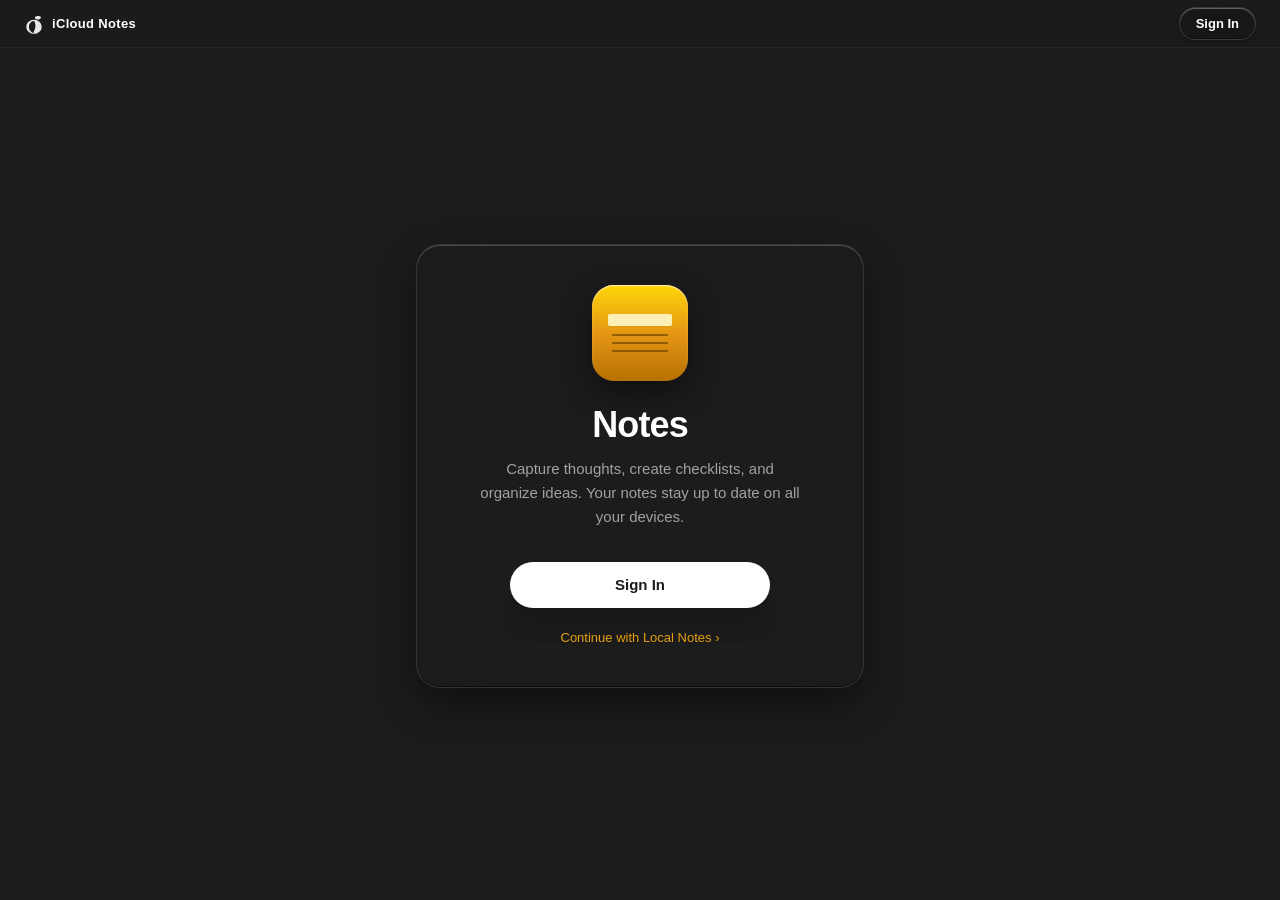
==== commit 45b51608: "refactor: modularize NoteViewer, implement Apple Notes Gallery View, and unify LiquidGlassSurface" ====
--- a/index.html
+++ b/index.html
@@ -9,8 +9,8 @@
     <title>Notes — Vpple</title>
     <link rel="icon" type="image/svg+xml" href="data:image/svg+xml,%3Csvg xmlns='http://www.w3.org/2000/svg' viewBox='0 0 100 100'%3E%3Cpath d='M50 15 C70 15 85 30 85 55 C85 75 70 85 50 85 C30 85 15 75 15 55 C15 30 30 15 50 15 Z' fill='%23e5a00d'/%3E%3C/svg%3E" />
     <script src="https://accounts.google.com/gsi/client" async defer></script>
-    <script type="module" crossorigin src="./assets/index-B5MoQ6_6.js"></script>
-    <link rel="stylesheet" crossorigin href="./assets/index-GucVCT0E.css">
+    <script type="module" crossorigin src="./assets/index-E7O0nSb5.js"></script>
+    <link rel="stylesheet" crossorigin href="./assets/index-D2mFUDPy.css">
   </head>
   <body class="bg-[#1e1e1e] text-[#f5f5f7] overflow-hidden select-none m-0 p-0">
     <div id="root"></div>
--- a/assets/index-D2mFUDPy.css
+++ b/assets/index-D2mFUDPy.css
@@ -0,0 +1 @@
+*,:before,:after{--tw-border-spacing-x: 0;--tw-border-spacing-y: 0;--tw-translate-x: 0;--tw-translate-y: 0;--tw-rotate: 0;--tw-skew-x: 0;--tw-skew-y: 0;--tw-scale-x: 1;--tw-scale-y: 1;--tw-pan-x: ;--tw-pan-y: ;--tw-pinch-zoom: ;--tw-scroll-snap-strictness: proximity;--tw-gradient-from-position: ;--tw-gradient-via-position: ;--tw-gradient-to-position: ;--tw-ordinal: ;--tw-slashed-zero: ;--tw-numeric-figure: ;--tw-numeric-spacing: ;--tw-numeric-fraction: ;--tw-ring-inset: ;--tw-ring-offset-width: 0px;--tw-ring-offset-color: #fff;--tw-ring-color: rgb(59 130 246 / .5);--tw-ring-offset-shadow: 0 0 #0000;--tw-ring-shadow: 0 0 #0000;--tw-shadow: 0 0 #0000;--tw-shadow-colored: 0 0 #0000;--tw-blur: ;--tw-brightness: ;--tw-contrast: ;--tw-grayscale: ;--tw-hue-rotate: ;--tw-invert: ;--tw-saturate: ;--tw-sepia: ;--tw-drop-shadow: ;--tw-backdrop-blur: ;--tw-backdrop-brightness: ;--tw-backdrop-contrast: ;--tw-backdrop-grayscale: ;--tw-backdrop-hue-rotate: ;--tw-backdrop-invert: ;--tw-backdrop-opacity: ;--tw-backdrop-saturate: ;--tw-backdrop-sepia: ;--tw-contain-size: ;--tw-contain-layout: ;--tw-contain-paint: ;--tw-contain-style: }::backdrop{--tw-border-spacing-x: 0;--tw-border-spacing-y: 0;--tw-translate-x: 0;--tw-translate-y: 0;--tw-rotate: 0;--tw-skew-x: 0;--tw-skew-y: 0;--tw-scale-x: 1;--tw-scale-y: 1;--tw-pan-x: ;--tw-pan-y: ;--tw-pinch-zoom: ;--tw-scroll-snap-strictness: proximity;--tw-gradient-from-position: ;--tw-gradient-via-position: ;--tw-gradient-to-position: ;--tw-ordinal: ;--tw-slashed-zero: ;--tw-numeric-figure: ;--tw-numeric-spacing: ;--tw-numeric-fraction: ;--tw-ring-inset: ;--tw-ring-offset-width: 0px;--tw-ring-offset-color: #fff;--tw-ring-color: rgb(59 130 246 / .5);--tw-ring-offset-shadow: 0 0 #0000;--tw-ring-shadow: 0 0 #0000;--tw-shadow: 0 0 #0000;--tw-shadow-colored: 0 0 #0000;--tw-blur: ;--tw-brightness: ;--tw-contrast: ;--tw-grayscale: ;--tw-hue-rotate: ;--tw-invert: ;--tw-saturate: ;--tw-sepia: ;--tw-drop-shadow: ;--tw-backdrop-blur: ;--tw-backdrop-brightness: ;--tw-backdrop-contrast: ;--tw-backdrop-grayscale: ;--tw-backdrop-hue-rotate: ;--tw-backdrop-invert: ;--tw-backdrop-opacity: ;--tw-backdrop-saturate: ;--tw-backdrop-sepia: ;--tw-contain-size: ;--tw-contain-layout: ;--tw-contain-paint: ;--tw-contain-style: }*,:before,:after{box-sizing:border-box;border-width:0;border-style:solid;border-color:#e5e7eb}:before,:after{--tw-content: ""}html,:host{line-height:1.5;-webkit-text-size-adjust:100%;-moz-tab-size:4;-o-tab-size:4;tab-size:4;font-family:ui-sans-serif,system-ui,sans-serif,"Apple Color Emoji","Segoe UI Emoji",Segoe UI Symbol,"Noto Color Emoji";font-feature-settings:normal;font-variation-settings:normal;-webkit-tap-highlight-color:transparent}body{margin:0;line-height:inherit}hr{height:0;color:inherit;border-top-width:1px}abbr:where([title]){-webkit-text-decoration:underline dotted;text-decoration:underline dotted}h1,h2,h3,h4,h5,h6{font-size:inherit;font-weight:inherit}a{color:inherit;text-decoration:inherit}b,strong{font-weight:bolder}code,kbd,samp,pre{font-family:ui-monospace,SFMono-Regular,Menlo,Monaco,Consolas,Liberation Mono,Courier New,monospace;font-feature-settings:normal;font-variation-settings:normal;font-size:1em}small{font-size:80%}sub,sup{font-size:75%;line-height:0;position:relative;vertical-align:baseline}sub{bottom:-.25em}sup{top:-.5em}table{text-indent:0;border-color:inherit;border-collapse:collapse}button,input,optgroup,select,textarea{font-family:inherit;font-feature-settings:inherit;font-variation-settings:inherit;font-size:100%;font-weight:inherit;line-height:inherit;letter-spacing:inherit;color:inherit;margin:0;padding:0}button,select{text-transform:none}button,input:where([type=button]),input:where([type=reset]),input:where([type=submit]){-webkit-appearance:button;background-color:transparent;background-image:none}:-moz-focusring{outline:auto}:-moz-ui-invalid{box-shadow:none}progress{vertical-align:baseline}::-webkit-inner-spin-button,::-webkit-outer-spin-button{height:auto}[type=search]{-webkit-appearance:textfield;outline-offset:-2px}::-webkit-search-decoration{-webkit-appearance:none}::-webkit-file-upload-button{-webkit-appearance:button;font:inherit}summary{display:list-item}blockquote,dl,dd,h1,h2,h3,h4,h5,h6,hr,figure,p,pre{margin:0}fieldset{margin:0;padding:0}legend{padding:0}ol,ul,menu{list-style:none;margin:0;padding:0}dialog{padding:0}textarea{resize:vertical}input::-moz-placeholder,textarea::-moz-placeholder{opacity:1;color:#9ca3af}input::placeholder,textarea::placeholder{opacity:1;color:#9ca3af}button,[role=button]{cursor:pointer}:disabled{cursor:default}img,svg,video,canvas,audio,iframe,embed,object{display:block;vertical-align:middle}img,video{max-width:100%;height:auto}[hidden]:where(:not([hidden=until-found])){display:none}.static{position:static}.fixed{position:fixed}.absolute{position:absolute}.relative{position:relative}.inset-0{top:0;right:0;bottom:0;left:0}.inset-y-0{top:0;bottom:0}.bottom-4{bottom:1rem}.left-0{left:0}.left-1\/2{left:50%}.right-0{right:0}.right-4{right:1rem}.top-0{top:0}.top-2{top:.5rem}.top-4{top:1rem}.top-full{top:100%}.z-20{z-index:20}.z-30{z-index:30}.z-40{z-index:40}.z-50{z-index:50}.m-0{margin:0}.mx-auto{margin-left:auto;margin-right:auto}.my-1{margin-top:.25rem;margin-bottom:.25rem}.mb-1{margin-bottom:.25rem}.mb-2{margin-bottom:.5rem}.mb-3{margin-bottom:.75rem}.mb-4{margin-bottom:1rem}.mb-6{margin-bottom:1.5rem}.ml-1{margin-left:.25rem}.ml-2{margin-left:.5rem}.mr-1{margin-right:.25rem}.mt-1{margin-top:.25rem}.mt-2{margin-top:.5rem}.mt-3{margin-top:.75rem}.mt-5{margin-top:1.25rem}.mt-6{margin-top:1.5rem}.mt-8{margin-top:2rem}.line-clamp-4{overflow:hidden;display:-webkit-box;-webkit-box-orient:vertical;-webkit-line-clamp:4}.inline-block{display:inline-block}.flex{display:flex}.inline-flex{display:inline-flex}.grid{display:grid}.hidden{display:none}.h-0\.5{height:.125rem}.h-11{height:2.75rem}.h-12{height:3rem}.h-24{height:6rem}.h-28{height:7rem}.h-3{height:.75rem}.h-3\.5{height:.875rem}.h-4{height:1rem}.h-5{height:1.25rem}.h-6{height:1.5rem}.h-7{height:1.75rem}.h-9{height:2.25rem}.h-\[46px\]{height:46px}.h-\[60vh\]{height:60vh}.h-full{height:100%}.h-px{height:1px}.h-screen{height:100vh}.min-h-\[380px\]{min-height:380px}.min-h-\[420px\]{min-height:420px}.min-h-screen{min-height:100vh}.w-12{width:3rem}.w-14{width:3.5rem}.w-16{width:4rem}.w-24{width:6rem}.w-3{width:.75rem}.w-3\.5{width:.875rem}.w-4{width:1rem}.w-5{width:1.25rem}.w-52{width:13rem}.w-56{width:14rem}.w-6{width:1.5rem}.w-7{width:1.75rem}.w-\[240px\]{width:240px}.w-\[260px\]{width:260px}.w-full{width:100%}.max-w-3xl{max-width:48rem}.max-w-md{max-width:28rem}.max-w-sm{max-width:24rem}.max-w-xs{max-width:20rem}.flex-1{flex:1 1 0%}.flex-shrink-0,.shrink-0{flex-shrink:0}.-translate-x-1\/2{--tw-translate-x: -50%;transform:translate(var(--tw-translate-x),var(--tw-translate-y)) rotate(var(--tw-rotate)) skew(var(--tw-skew-x)) skewY(var(--tw-skew-y)) scaleX(var(--tw-scale-x)) scaleY(var(--tw-scale-y))}.-translate-x-full{--tw-translate-x: -100%;transform:translate(var(--tw-translate-x),var(--tw-translate-y)) rotate(var(--tw-rotate)) skew(var(--tw-skew-x)) skewY(var(--tw-skew-y)) scaleX(var(--tw-scale-x)) scaleY(var(--tw-scale-y))}.translate-x-0{--tw-translate-x: 0px;transform:translate(var(--tw-translate-x),var(--tw-translate-y)) rotate(var(--tw-rotate)) skew(var(--tw-skew-x)) skewY(var(--tw-skew-y)) scaleX(var(--tw-scale-x)) scaleY(var(--tw-scale-y))}.cursor-pointer{cursor:pointer}.cursor-text{cursor:text}.select-none{-webkit-user-select:none;-moz-user-select:none;user-select:none}.select-text{-webkit-user-select:text;-moz-user-select:text;user-select:text}.resize-none{resize:none}.grid-cols-2{grid-template-columns:repeat(2,minmax(0,1fr))}.flex-col{flex-direction:column}.items-center{align-items:center}.justify-center{justify-content:center}.justify-between{justify-content:space-between}.gap-1{gap:.25rem}.gap-1\.5{gap:.375rem}.gap-2{gap:.5rem}.gap-3{gap:.75rem}.space-y-0\.5>:not([hidden])~:not([hidden]){--tw-space-y-reverse: 0;margin-top:calc(.125rem * calc(1 - var(--tw-space-y-reverse)));margin-bottom:calc(.125rem * var(--tw-space-y-reverse))}.space-y-1>:not([hidden])~:not([hidden]){--tw-space-y-reverse: 0;margin-top:calc(.25rem * calc(1 - var(--tw-space-y-reverse)));margin-bottom:calc(.25rem * var(--tw-space-y-reverse))}.space-y-2>:not([hidden])~:not([hidden]){--tw-space-y-reverse: 0;margin-top:calc(.5rem * calc(1 - var(--tw-space-y-reverse)));margin-bottom:calc(.5rem * var(--tw-space-y-reverse))}.space-y-3>:not([hidden])~:not([hidden]){--tw-space-y-reverse: 0;margin-top:calc(.75rem * calc(1 - var(--tw-space-y-reverse)));margin-bottom:calc(.75rem * var(--tw-space-y-reverse))}.space-y-4>:not([hidden])~:not([hidden]){--tw-space-y-reverse: 0;margin-top:calc(1rem * calc(1 - var(--tw-space-y-reverse)));margin-bottom:calc(1rem * var(--tw-space-y-reverse))}.overflow-hidden{overflow:hidden}.overflow-y-auto{overflow-y:auto}.truncate{overflow:hidden;text-overflow:ellipsis;white-space:nowrap}.whitespace-pre-wrap{white-space:pre-wrap}.rounded{border-radius:.25rem}.rounded-2xl{border-radius:1rem}.rounded-3xl{border-radius:1.5rem}.rounded-\[22px\]{border-radius:22px}.rounded-full{border-radius:9999px}.rounded-lg{border-radius:.5rem}.rounded-md{border-radius:.375rem}.rounded-sm{border-radius:.125rem}.rounded-xl{border-radius:.75rem}.border{border-width:1px}.border-b{border-bottom-width:1px}.border-l-4{border-left-width:4px}.border-r{border-right-width:1px}.border-t{border-top-width:1px}.border-\[\#1aab29\]\/40{border-color:#1aab2966}.border-\[\#3d3d3d\]{--tw-border-opacity: 1;border-color:rgb(61 61 61 / var(--tw-border-opacity, 1))}.border-\[\#dea123\]\/40{border-color:#dea12366}.border-\[\#e0443e\]\/40{border-color:#e0443e66}.border-\[\#e5a00d\]{--tw-border-opacity: 1;border-color:rgb(229 160 13 / var(--tw-border-opacity, 1))}.border-\[\#e5a00d\]\/50{border-color:#e5a00d80}.border-\[\#ff453a\]\/20{border-color:#ff453a33}.border-transparent{border-color:transparent}.border-white\/10{border-color:#ffffff1a}.border-white\/15{border-color:#ffffff26}.border-white\/20{border-color:#fff3}.border-white\/5{border-color:#ffffff0d}.border-l-\[\#f5b800\]{--tw-border-opacity: 1;border-left-color:rgb(245 184 0 / var(--tw-border-opacity, 1))}.border-l-blue-500{--tw-border-opacity: 1;border-left-color:rgb(59 130 246 / var(--tw-border-opacity, 1))}.border-l-green-500{--tw-border-opacity: 1;border-left-color:rgb(34 197 94 / var(--tw-border-opacity, 1))}.border-l-red-500{--tw-border-opacity: 1;border-left-color:rgb(239 68 68 / var(--tw-border-opacity, 1))}.bg-\[\#121212\]\/40{background-color:#12121266}.bg-\[\#1c1c1e\]{--tw-bg-opacity: 1;background-color:rgb(28 28 30 / var(--tw-bg-opacity, 1))}.bg-\[\#1c1c1e\]\/75{background-color:#1c1c1ebf}.bg-\[\#1c1c1e\]\/90{background-color:#1c1c1ee6}.bg-\[\#1e1e1e\]{--tw-bg-opacity: 1;background-color:rgb(30 30 30 / var(--tw-bg-opacity, 1))}.bg-\[\#202022\]{--tw-bg-opacity: 1;background-color:rgb(32 32 34 / var(--tw-bg-opacity, 1))}.bg-\[\#27c93f\]{--tw-bg-opacity: 1;background-color:rgb(39 201 63 / var(--tw-bg-opacity, 1))}.bg-\[\#28282a\]{--tw-bg-opacity: 1;background-color:rgb(40 40 42 / var(--tw-bg-opacity, 1))}.bg-\[\#2a2a2a\]{--tw-bg-opacity: 1;background-color:rgb(42 42 42 / var(--tw-bg-opacity, 1))}.bg-\[\#2c2c2e\]{--tw-bg-opacity: 1;background-color:rgb(44 44 46 / var(--tw-bg-opacity, 1))}.bg-\[\#3a3a3c\]{--tw-bg-opacity: 1;background-color:rgb(58 58 60 / var(--tw-bg-opacity, 1))}.bg-\[\#6b4100\]{--tw-bg-opacity: 1;background-color:rgb(107 65 0 / var(--tw-bg-opacity, 1))}.bg-\[\#d4940c\]{--tw-bg-opacity: 1;background-color:rgb(212 148 12 / var(--tw-bg-opacity, 1))}.bg-\[\#e5a00d\]{--tw-bg-opacity: 1;background-color:rgb(229 160 13 / var(--tw-bg-opacity, 1))}.bg-\[\#e5a00d\]\/15{background-color:#e5a00d26}.bg-\[\#ff453a\]\/10{background-color:#ff453a1a}.bg-\[\#ff5f56\]{--tw-bg-opacity: 1;background-color:rgb(255 95 86 / var(--tw-bg-opacity, 1))}.bg-\[\#ffbd2e\]{--tw-bg-opacity: 1;background-color:rgb(255 189 46 / var(--tw-bg-opacity, 1))}.bg-\[\#fff3bf\]{--tw-bg-opacity: 1;background-color:rgb(255 243 191 / var(--tw-bg-opacity, 1))}.bg-black\/60{background-color:#0009}.bg-transparent{background-color:transparent}.bg-white{--tw-bg-opacity: 1;background-color:rgb(255 255 255 / var(--tw-bg-opacity, 1))}.bg-white\/10{background-color:#ffffff1a}.bg-white\/5{background-color:#ffffff0d}.object-cover{-o-object-fit:cover;object-fit:cover}.p-0{padding:0}.p-0\.5{padding:.125rem}.p-1{padding:.25rem}.p-1\.5{padding:.375rem}.p-10{padding:2.5rem}.p-2{padding:.5rem}.p-2\.5{padding:.625rem}.p-3{padding:.75rem}.p-4{padding:1rem}.p-6{padding:1.5rem}.px-1{padding-left:.25rem;padding-right:.25rem}.px-2{padding-left:.5rem;padding-right:.5rem}.px-2\.5{padding-left:.625rem;padding-right:.625rem}.px-3{padding-left:.75rem;padding-right:.75rem}.px-3\.5{padding-left:.875rem;padding-right:.875rem}.px-4{padding-left:1rem;padding-right:1rem}.px-6{padding-left:1.5rem;padding-right:1.5rem}.py-1{padding-top:.25rem;padding-bottom:.25rem}.py-1\.5{padding-top:.375rem;padding-bottom:.375rem}.py-12{padding-top:3rem;padding-bottom:3rem}.py-2{padding-top:.5rem;padding-bottom:.5rem}.py-2\.5{padding-top:.625rem;padding-bottom:.625rem}.py-3{padding-top:.75rem;padding-bottom:.75rem}.py-6{padding-top:1.5rem;padding-bottom:1.5rem}.pb-1{padding-bottom:.25rem}.pt-1{padding-top:.25rem}.pt-3{padding-top:.75rem}.text-left{text-align:left}.text-center{text-align:center}.font-mono{font-family:ui-monospace,SFMono-Regular,Menlo,Monaco,Consolas,Liberation Mono,Courier New,monospace}.font-sans{font-family:ui-sans-serif,system-ui,sans-serif,"Apple Color Emoji","Segoe UI Emoji",Segoe UI Symbol,"Noto Color Emoji"}.text-3xl{font-size:1.875rem;line-height:2.25rem}.text-4xl{font-size:2.25rem;line-height:2.5rem}.text-\[10px\]{font-size:10px}.text-\[11px\]{font-size:11px}.text-\[12\.5px\]{font-size:12.5px}.text-\[12px\]{font-size:12px}.text-\[13px\]{font-size:13px}.text-\[14px\]{font-size:14px}.text-\[15px\]{font-size:15px}.text-\[16px\]{font-size:16px}.text-\[20px\]{font-size:20px}.text-lg{font-size:1.125rem;line-height:1.75rem}.text-sm{font-size:.875rem;line-height:1.25rem}.text-xs{font-size:.75rem;line-height:1rem}.font-bold{font-weight:700}.font-medium{font-weight:500}.font-semibold{font-weight:600}.uppercase{text-transform:uppercase}.tabular-nums{--tw-numeric-spacing: tabular-nums;font-variant-numeric:var(--tw-ordinal) var(--tw-slashed-zero) var(--tw-numeric-figure) var(--tw-numeric-spacing) var(--tw-numeric-fraction)}.leading-none{line-height:1}.leading-normal{line-height:1.5}.leading-relaxed{line-height:1.625}.leading-snug{line-height:1.375}.leading-tight{line-height:1.25}.tracking-tight{letter-spacing:-.025em}.tracking-wide{letter-spacing:.025em}.tracking-wider{letter-spacing:.05em}.text-\[\#1c1c1e\]{--tw-text-opacity: 1;color:rgb(28 28 30 / var(--tw-text-opacity, 1))}.text-\[\#636366\]{--tw-text-opacity: 1;color:rgb(99 99 102 / var(--tw-text-opacity, 1))}.text-\[\#86868b\]{--tw-text-opacity: 1;color:rgb(134 134 139 / var(--tw-text-opacity, 1))}.text-\[\#8e8e8e\]{--tw-text-opacity: 1;color:rgb(142 142 142 / var(--tw-text-opacity, 1))}.text-\[\#a1a1a6\]{--tw-text-opacity: 1;color:rgb(161 161 166 / var(--tw-text-opacity, 1))}.text-\[\#d1d1d6\]{--tw-text-opacity: 1;color:rgb(209 209 214 / var(--tw-text-opacity, 1))}.text-\[\#e0e0e0\]{--tw-text-opacity: 1;color:rgb(224 224 224 / var(--tw-text-opacity, 1))}.text-\[\#e5a00d\]{--tw-text-opacity: 1;color:rgb(229 160 13 / var(--tw-text-opacity, 1))}.text-\[\#e5e5ea\]{--tw-text-opacity: 1;color:rgb(229 229 234 / var(--tw-text-opacity, 1))}.text-\[\#f5f5f7\]{--tw-text-opacity: 1;color:rgb(245 245 247 / var(--tw-text-opacity, 1))}.text-\[\#ff453a\]{--tw-text-opacity: 1;color:rgb(255 69 58 / var(--tw-text-opacity, 1))}.text-\[\#ff9f0a\]{--tw-text-opacity: 1;color:rgb(255 159 10 / var(--tw-text-opacity, 1))}.text-black{--tw-text-opacity: 1;color:rgb(0 0 0 / var(--tw-text-opacity, 1))}.text-white{--tw-text-opacity: 1;color:rgb(255 255 255 / var(--tw-text-opacity, 1))}.text-white\/70{color:#ffffffb3}.text-white\/80{color:#fffc}.text-white\/85{color:#ffffffd9}.text-white\/90{color:#ffffffe6}.line-through{text-decoration-line:line-through}.opacity-0{opacity:0}.opacity-100{opacity:1}.opacity-60{opacity:.6}.opacity-65{opacity:.65}.opacity-95{opacity:.95}.shadow-2xl{--tw-shadow: 0 25px 50px -12px rgb(0 0 0 / .25);--tw-shadow-colored: 0 25px 50px -12px var(--tw-shadow-color);box-shadow:var(--tw-ring-offset-shadow, 0 0 #0000),var(--tw-ring-shadow, 0 0 #0000),var(--tw-shadow)}.shadow-lg{--tw-shadow: 0 10px 15px -3px rgb(0 0 0 / .1), 0 4px 6px -4px rgb(0 0 0 / .1);--tw-shadow-colored: 0 10px 15px -3px var(--tw-shadow-color), 0 4px 6px -4px var(--tw-shadow-color);box-shadow:var(--tw-ring-offset-shadow, 0 0 #0000),var(--tw-ring-shadow, 0 0 #0000),var(--tw-shadow)}.shadow-md{--tw-shadow: 0 4px 6px -1px rgb(0 0 0 / .1), 0 2px 4px -2px rgb(0 0 0 / .1);--tw-shadow-colored: 0 4px 6px -1px var(--tw-shadow-color), 0 2px 4px -2px var(--tw-shadow-color);box-shadow:var(--tw-ring-offset-shadow, 0 0 #0000),var(--tw-ring-shadow, 0 0 #0000),var(--tw-shadow)}.shadow-sm{--tw-shadow: 0 1px 2px 0 rgb(0 0 0 / .05);--tw-shadow-colored: 0 1px 2px 0 var(--tw-shadow-color);box-shadow:var(--tw-ring-offset-shadow, 0 0 #0000),var(--tw-ring-shadow, 0 0 #0000),var(--tw-shadow)}.shadow-xl{--tw-shadow: 0 20px 25px -5px rgb(0 0 0 / .1), 0 8px 10px -6px rgb(0 0 0 / .1);--tw-shadow-colored: 0 20px 25px -5px var(--tw-shadow-color), 0 8px 10px -6px var(--tw-shadow-color);box-shadow:var(--tw-ring-offset-shadow, 0 0 #0000),var(--tw-ring-shadow, 0 0 #0000),var(--tw-shadow)}.outline-none{outline:2px solid transparent;outline-offset:2px}.ring-2{--tw-ring-offset-shadow: var(--tw-ring-inset) 0 0 0 var(--tw-ring-offset-width) var(--tw-ring-offset-color);--tw-ring-shadow: var(--tw-ring-inset) 0 0 0 calc(2px + var(--tw-ring-offset-width)) var(--tw-ring-color);box-shadow:var(--tw-ring-offset-shadow),var(--tw-ring-shadow),var(--tw-shadow, 0 0 #0000)}.ring-\[\#e5a00d\]\/40{--tw-ring-color: rgb(229 160 13 / .4)}.blur{--tw-blur: blur(8px);filter:var(--tw-blur) var(--tw-brightness) var(--tw-contrast) var(--tw-grayscale) var(--tw-hue-rotate) var(--tw-invert) var(--tw-saturate) var(--tw-sepia) var(--tw-drop-shadow)}.filter{filter:var(--tw-blur) var(--tw-brightness) var(--tw-contrast) var(--tw-grayscale) var(--tw-hue-rotate) var(--tw-invert) var(--tw-saturate) var(--tw-sepia) var(--tw-drop-shadow)}.backdrop-blur-2xl{--tw-backdrop-blur: blur(40px);-webkit-backdrop-filter:var(--tw-backdrop-blur) var(--tw-backdrop-brightness) var(--tw-backdrop-contrast) var(--tw-backdrop-grayscale) var(--tw-backdrop-hue-rotate) var(--tw-backdrop-invert) var(--tw-backdrop-opacity) var(--tw-backdrop-saturate) var(--tw-backdrop-sepia);backdrop-filter:var(--tw-backdrop-blur) var(--tw-backdrop-brightness) var(--tw-backdrop-contrast) var(--tw-backdrop-grayscale) var(--tw-backdrop-hue-rotate) var(--tw-backdrop-invert) var(--tw-backdrop-opacity) var(--tw-backdrop-saturate) var(--tw-backdrop-sepia)}.backdrop-blur-md{--tw-backdrop-blur: blur(12px);-webkit-backdrop-filter:var(--tw-backdrop-blur) var(--tw-backdrop-brightness) var(--tw-backdrop-contrast) var(--tw-backdrop-grayscale) var(--tw-backdrop-hue-rotate) var(--tw-backdrop-invert) var(--tw-backdrop-opacity) var(--tw-backdrop-saturate) var(--tw-backdrop-sepia);backdrop-filter:var(--tw-backdrop-blur) var(--tw-backdrop-brightness) var(--tw-backdrop-contrast) var(--tw-backdrop-grayscale) var(--tw-backdrop-hue-rotate) var(--tw-backdrop-invert) var(--tw-backdrop-opacity) var(--tw-backdrop-saturate) var(--tw-backdrop-sepia)}.backdrop-blur-sm{--tw-backdrop-blur: blur(4px);-webkit-backdrop-filter:var(--tw-backdrop-blur) var(--tw-backdrop-brightness) var(--tw-backdrop-contrast) var(--tw-backdrop-grayscale) var(--tw-backdrop-hue-rotate) var(--tw-backdrop-invert) var(--tw-backdrop-opacity) var(--tw-backdrop-saturate) var(--tw-backdrop-sepia);backdrop-filter:var(--tw-backdrop-blur) var(--tw-backdrop-brightness) var(--tw-backdrop-contrast) var(--tw-backdrop-grayscale) var(--tw-backdrop-hue-rotate) var(--tw-backdrop-invert) var(--tw-backdrop-opacity) var(--tw-backdrop-saturate) var(--tw-backdrop-sepia)}.transition-all{transition-property:all;transition-timing-function:cubic-bezier(.4,0,.2,1);transition-duration:.15s}.transition-colors{transition-property:color,background-color,border-color,text-decoration-color,fill,stroke;transition-timing-function:cubic-bezier(.4,0,.2,1);transition-duration:.15s}.transition-opacity{transition-property:opacity;transition-timing-function:cubic-bezier(.4,0,.2,1);transition-duration:.15s}.transition-transform{transition-property:transform;transition-timing-function:cubic-bezier(.4,0,.2,1);transition-duration:.15s}:root{--notes-bg-window: #1e1e1e;--notes-bg-sidebar: #1e1e1e;--notes-bg-list: #1c1c1e;--notes-bg-editor: #1e1e1e;--notes-toolbar: #262626;--notes-border: rgba(255, 255, 255, .08);--notes-border-subtle: rgba(255, 255, 255, .05);--notes-accent: #e5a00d;--notes-accent-hover: #f5b800;--notes-selection-active: #d4940c;--notes-selection-subtle: rgba(229, 160, 13, .18);--notes-text-primary: #f5f5f7;--notes-text-secondary: #86868b;--notes-text-muted: #636366;--glass-container: rgba(24, 24, 28, .55);--glass-toolbar: rgba(36, 36, 40, .78);--glass-border: rgba(255, 255, 255, .12);--glass-border-highlight: rgba(255, 255, 255, .28);--glass-highlight-top: inset 0 1.25px 0 0 rgba(255, 255, 255, .26);--glass-highlight-bottom: inset 0 -1px 0 0 rgba(0, 0, 0, .45);--glass-shadow: 0 12px 36px -4px rgba(0, 0, 0, .55);--lx: 50%;--ly: 50%}body{font-family:SP Pro Display,-apple-system,BlinkMacSystemFont,SF Pro Text,SF Pro Display,SF Pro,Helvetica Neue,Arial,sans-serif;background-color:var(--notes-bg-window);color:var(--notes-text-primary);-webkit-user-select:none;-moz-user-select:none;user-select:none;-webkit-font-smoothing:antialiased;-moz-osx-font-smoothing:grayscale;margin:0;padding:0}.liquid-glass{position:relative;background:radial-gradient(circle 350px at var(--lx) var(--ly),rgba(255,255,255,.1) 0%,transparent 70%),var(--glass-container);backdrop-filter:blur(28px) saturate(190%) contrast(102%);-webkit-backdrop-filter:blur(28px) saturate(190%) contrast(102%);border:1px solid var(--glass-border);border-top-color:var(--glass-border-highlight);box-shadow:var(--glass-highlight-top),var(--glass-highlight-bottom),var(--glass-shadow);overflow:hidden}.liquid-glass-toolbar{position:relative;background:radial-gradient(circle 400px at var(--lx) 50%,rgba(255,255,255,.08) 0%,transparent 65%),var(--glass-toolbar);backdrop-filter:blur(24px) saturate(180%);-webkit-backdrop-filter:blur(24px) saturate(180%);border-bottom:1px solid var(--notes-border);box-shadow:inset 0 1px #ffffff29}.liquid-glass-btn{position:relative;background:radial-gradient(circle at var(--lx, 50%) var(--ly, 50%),rgba(255,255,255,.14) 0%,transparent 60%),#ffffff14;border:1px solid rgba(255,255,255,.14);border-top-color:#ffffff52;box-shadow:inset 0 1px .5px #ffffff59,inset 0 -1px .5px #00000059,0 2px 8px #00000040;backdrop-filter:blur(16px);-webkit-backdrop-filter:blur(16px);transition:all .18s cubic-bezier(.16,1,.3,1)}.liquid-glass-btn:hover{background:radial-gradient(circle at var(--lx, 50%) var(--ly, 50%),rgba(255,255,255,.22) 0%,transparent 60%),#ffffff29;border-color:#ffffff3d;border-top-color:#ffffff80;box-shadow:inset 0 1px 1px #ffffff8c,inset 0 -1px 1px #0006,0 4px 14px #00000059;transform:translateY(-.5px)}.liquid-glass-btn:active{transform:translateY(.5px);box-shadow:inset 0 1px 2px #00000073}::-webkit-scrollbar{width:7px;height:7px}::-webkit-scrollbar-track{background:transparent}::-webkit-scrollbar-thumb{background:#ffffff2e;border-radius:9999px}::-webkit-scrollbar-thumb:hover{background:#ffffff4d}.notes-title{font-size:28px;font-weight:700;line-height:1.25;letter-spacing:-.015em;color:var(--notes-text-primary)}.notes-heading{font-size:20px;font-weight:600;line-height:1.35;letter-spacing:-.01em;color:var(--notes-text-primary)}.notes-subheading{font-size:16px;font-weight:600;line-height:1.4;color:var(--notes-text-primary)}.notes-body{font-size:15px;font-weight:400;line-height:1.6;color:#e5e5ea}.notes-mono{font-family:SF Mono,SFMono-Regular,Menlo,Monaco,Consolas,monospace;font-size:13.5px;line-height:1.55;color:#ff9f0a;background:#ffffff0f;padding:2px 6px;border-radius:4px}.notes-checklist-item{display:flex;align-items:center;gap:10px;margin:4px 0;padding:3px 6px;border-radius:6px;transition:background-color .15s ease}.notes-checklist-item:hover{background-color:#ffffff0a}.notes-checklist-item.completed{opacity:.45;text-decoration:line-through}.notes-table{width:100%;border-collapse:collapse;margin:14px 0;border:1px solid rgba(255,255,255,.12);border-radius:6px;overflow:hidden}.notes-table th,.notes-table td{border:1px solid rgba(255,255,255,.1);padding:8px 12px;text-align:left}.notes-table th{background:#ffffff0f;font-weight:600;color:var(--notes-text-primary)}@keyframes slide-in{0%{transform:translate(100%);opacity:0}to{transform:translate(0);opacity:1}}.animate-slide-in{animation:slide-in .2s ease-out}.placeholder\:text-\[\#636366\]::-moz-placeholder{--tw-text-opacity: 1;color:rgb(99 99 102 / var(--tw-text-opacity, 1))}.placeholder\:text-\[\#636366\]::placeholder{--tw-text-opacity: 1;color:rgb(99 99 102 / var(--tw-text-opacity, 1))}.placeholder\:text-\[\#86868b\]::-moz-placeholder{--tw-text-opacity: 1;color:rgb(134 134 139 / var(--tw-text-opacity, 1))}.placeholder\:text-\[\#86868b\]::placeholder{--tw-text-opacity: 1;color:rgb(134 134 139 / var(--tw-text-opacity, 1))}.focus-within\:border-\[\#e5a00d\]\/50:focus-within{border-color:#e5a00d80}.hover\:scale-105:hover{--tw-scale-x: 1.05;--tw-scale-y: 1.05;transform:translate(var(--tw-translate-x),var(--tw-translate-y)) rotate(var(--tw-rotate)) skew(var(--tw-skew-x)) skewY(var(--tw-skew-y)) scaleX(var(--tw-scale-x)) scaleY(var(--tw-scale-y))}.hover\:scale-\[1\.02\]:hover{--tw-scale-x: 1.02;--tw-scale-y: 1.02;transform:translate(var(--tw-translate-x),var(--tw-translate-y)) rotate(var(--tw-rotate)) skew(var(--tw-skew-x)) skewY(var(--tw-skew-y)) scaleX(var(--tw-scale-x)) scaleY(var(--tw-scale-y))}.hover\:border-\[\#e5a00d\]:hover{--tw-border-opacity: 1;border-color:rgb(229 160 13 / var(--tw-border-opacity, 1))}.hover\:border-white\/20:hover{border-color:#fff3}.hover\:bg-\[\#d4940c\]:hover{--tw-bg-opacity: 1;background-color:rgb(212 148 12 / var(--tw-bg-opacity, 1))}.hover\:bg-\[\#e5a00d\]:hover{--tw-bg-opacity: 1;background-color:rgb(229 160 13 / var(--tw-bg-opacity, 1))}.hover\:bg-\[\#f2f2f7\]:hover{--tw-bg-opacity: 1;background-color:rgb(242 242 247 / var(--tw-bg-opacity, 1))}.hover\:bg-white\/10:hover{background-color:#ffffff1a}.hover\:bg-white\/5:hover{background-color:#ffffff0d}.hover\:text-\[\#e5a00d\]:hover{--tw-text-opacity: 1;color:rgb(229 160 13 / var(--tw-text-opacity, 1))}.hover\:text-\[\#f5b800\]:hover{--tw-text-opacity: 1;color:rgb(245 184 0 / var(--tw-text-opacity, 1))}.hover\:text-\[\#ff453a\]:hover{--tw-text-opacity: 1;color:rgb(255 69 58 / var(--tw-text-opacity, 1))}.hover\:text-\[\#ffc519\]:hover{--tw-text-opacity: 1;color:rgb(255 197 25 / var(--tw-text-opacity, 1))}.hover\:text-red-400:hover{--tw-text-opacity: 1;color:rgb(248 113 113 / var(--tw-text-opacity, 1))}.hover\:text-white:hover{--tw-text-opacity: 1;color:rgb(255 255 255 / var(--tw-text-opacity, 1))}.hover\:underline:hover{text-decoration-line:underline}.hover\:\!opacity-100:hover{opacity:1!important}.hover\:shadow-2xl:hover{--tw-shadow: 0 25px 50px -12px rgb(0 0 0 / .25);--tw-shadow-colored: 0 25px 50px -12px var(--tw-shadow-color);box-shadow:var(--tw-ring-offset-shadow, 0 0 #0000),var(--tw-ring-shadow, 0 0 #0000),var(--tw-shadow)}.focus\:border-\[\#e5a00d\]:focus{--tw-border-opacity: 1;border-color:rgb(229 160 13 / var(--tw-border-opacity, 1))}.active\:scale-\[0\.97\]:active{--tw-scale-x: .97;--tw-scale-y: .97;transform:translate(var(--tw-translate-x),var(--tw-translate-y)) rotate(var(--tw-rotate)) skew(var(--tw-skew-x)) skewY(var(--tw-skew-y)) scaleX(var(--tw-scale-x)) scaleY(var(--tw-scale-y))}.active\:scale-\[0\.98\]:active{--tw-scale-x: .98;--tw-scale-y: .98;transform:translate(var(--tw-translate-x),var(--tw-translate-y)) rotate(var(--tw-rotate)) skew(var(--tw-skew-x)) skewY(var(--tw-skew-y)) scaleX(var(--tw-scale-x)) scaleY(var(--tw-scale-y))}.disabled\:opacity-30:disabled{opacity:.3}.group:hover .group-hover\:inline-flex{display:inline-flex}.group:hover .group-hover\:hidden{display:none}.group:hover .group-hover\:text-\[\#e5a00d\]{--tw-text-opacity: 1;color:rgb(229 160 13 / var(--tw-text-opacity, 1))}.group:hover .group-hover\:opacity-60{opacity:.6}@media(min-width:768px){.md\:static{position:static}.md\:z-auto{z-index:auto}.md\:flex{display:flex}.md\:hidden{display:none}.md\:w-\[300px\]{width:300px}.md\:translate-x-0{--tw-translate-x: 0px;transform:translate(var(--tw-translate-x),var(--tw-translate-y)) rotate(var(--tw-rotate)) skew(var(--tw-skew-x)) skewY(var(--tw-skew-y)) scaleX(var(--tw-scale-x)) scaleY(var(--tw-scale-y))}.md\:flex-row{flex-direction:row}.md\:px-16{padding-left:4rem;padding-right:4rem}}@media(min-width:1024px){.lg\:w-\[320px\]{width:320px}.lg\:px-24{padding-left:6rem;padding-right:6rem}}
